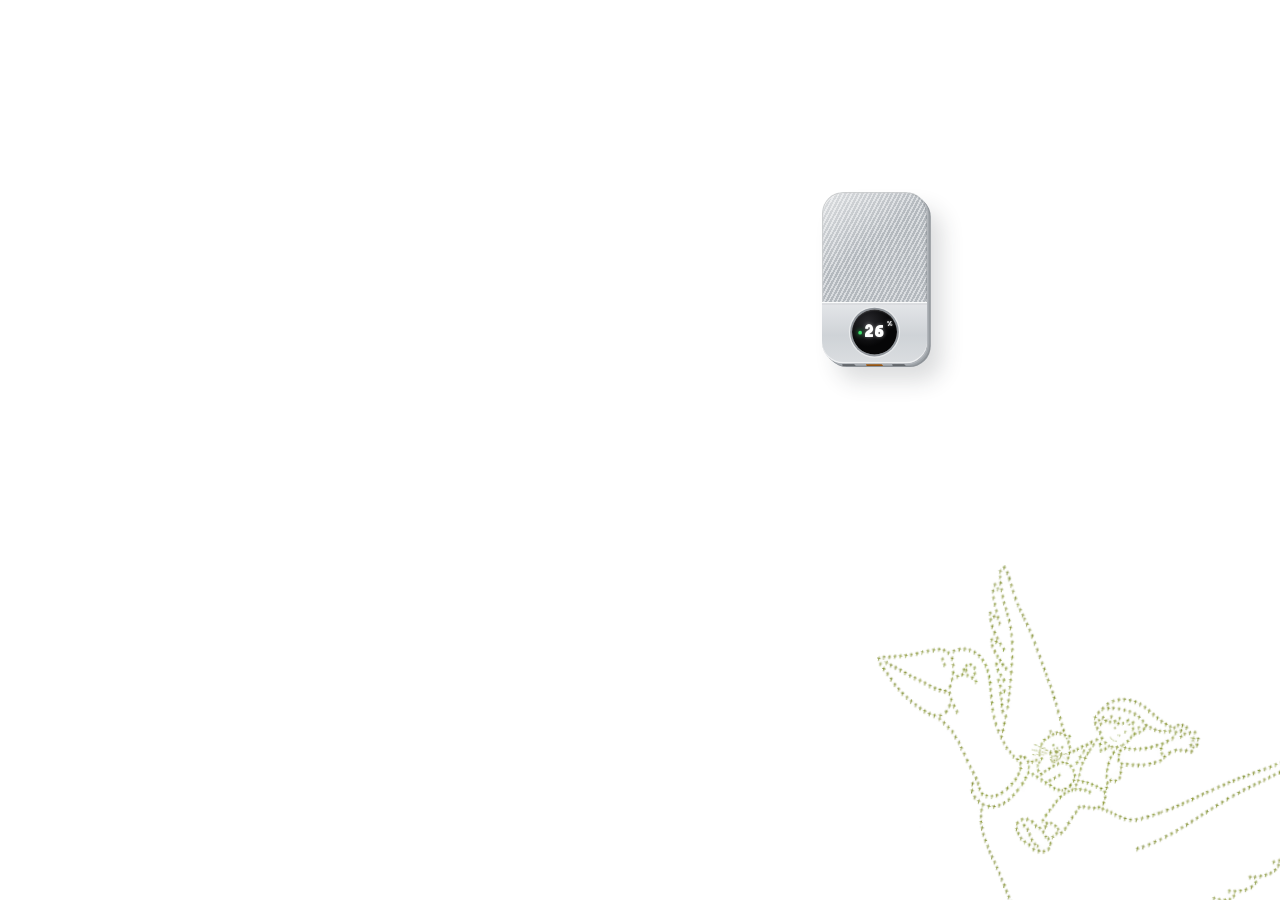
==== index.html @ 65e5c680 "Handy-Weiche (js/device.js) + eigene Handy-Startseite begonnen, Rosen höher, Gläser 20 % kleiner (St" ====
<!doctype html>
<html lang="de">
<head>
<meta charset="utf-8" />
<meta name="viewport" content="width=device-width, initial-scale=1" />
<!-- Schrift: eigene „Nihanzo Grotesk“ (assets/fonts/nihanzo, nach dem Stil des Musterbilds gezeichnet: sehr fett,
     weiche Ecken, enge Laufweite; nur Kleinbuchstaben, Ziffern und Satzzeichen – Großbuchstaben zeigen die Kleinbuchstaben) -->
<link rel="icon" href="data:," />   <!-- kein favicon.ico-Abruf (sonst 404) -->
<link rel="preload" href="assets/fonts/nihanzo/NihanzoGrotesk.ttf?v=4" as="font" type="font/ttf" crossorigin />
<title>nihanzo</title>
<script src="js/device.js"></script>   <!-- NIH_PAGE = startpage.html oder startpage-mobile.html (Handy) -->
<!--
  LADESEITE – weißer Hintergrund
   1. Gans aus Kreuzen (assets/img/goose-body.webp + goose-wing-far/-near.webp, leichter Flügelschlag) gleitet von unten rechts diagonal nach oben links raus
      (leicht in Flugrichtung gedreht, GOOSE_ROT). Hinter ihr: Kirchkreuze als Schleier -> Fluglinie bis in die Ecke.
   2. Die Skulptur (assets/img/madonna.webp) erscheint SCHRÄG DIREKT HINTER der Gans Stück für Stück
      (diagonale Maske, deren Kante dem Schwanz der Gans folgt). Die Kreuzlinie ist im Bereich des Bildes unterbrochen.
   3. Danach schießt eine Linie aus dem Auge der Mutter schräg nach oben rechts und schreibt schnell
      „believe the story" (#6F798F, Nihanzo Grotesk); dann zieht sich die Linie zurück.
   4. Silberne Powerbank (reines CSS nach Produktfoto, hochkant) rechts unter dem Text lädt 0 -> 100 %;
      bei 100 % erscheinen direkt an der Unterkante der Figur die Sound-Buttons (gleiche Breite wie die Bronze-Kante).
   5. Schwarzes USB-C-Kabel (SVG): hängt von der Powerbank rechts an der Figur vorbei herunter und steckt mit dem
      USB-C-Stecker seitlich im rechten Button („enter without sound").
-->
<style>
  @font-face{ font-family:'Nihanzo Grotesk'; src:url('assets/fonts/nihanzo/NihanzoGrotesk.ttf?v=4') format('truetype');
    font-weight:100 900; font-display:swap; }   /* eine Stärke für alle Gewichte -> kein künstliches Fettmachen */
  :root{ --olive:#798816; --say:#6F798F; --font:'Nihanzo Grotesk',system-ui,sans-serif; }   /* --say = Farbe aller Schrift */
  *{ margin:0; padding:0; box-sizing:border-box; }
  html,body{ height:100%; }
  body{ background:#fff; overflow:hidden; font-family:var(--font); font-weight:800; text-transform:lowercase; }   /* alles klein */

  #trail{ position:fixed; inset:0; width:100%; height:100%; z-index:1; pointer-events:none; }

  /* Skulptur: Sichtbarkeit nur über die diagonale Maske (per JS), Unterkante scharf */
  .mad{ position:fixed; left:0; top:0; z-index:3; pointer-events:none;
    -webkit-mask-image:linear-gradient(transparent,transparent); mask-image:linear-gradient(transparent,transparent); }
  .mad img{ display:block; width:100%; height:100%; }

  /* Linie aus dem Auge + geschriebener Satz */
  #beam{ position:fixed; inset:0; width:100%; height:100%; z-index:5; pointer-events:none; overflow:visible; }
  .say{ position:fixed; left:0; top:0; z-index:5; white-space:nowrap; color:var(--say); letter-spacing:.02em;
    line-height:1; pointer-events:none; clip-path:inset(-20% 100% -20% 0); }

  /* USB-C-Kabel (z4): Powerbank (z7) und Buttons (z7) decken die Metallspitzen ab -> Stecker wirken eingesteckt */
  .cable{ position:fixed; inset:0; width:100%; height:100%; pointer-events:none; overflow:visible; }
  #cableFront{ z-index:4; }
  .cable .c0{ fill:none; stroke:#0f0f11; stroke-width:3.4; stroke-linecap:round; stroke-linejoin:round; }
  .cable .c1{ fill:none; stroke:#56565c; stroke-width:.9; stroke-linecap:round; stroke-linejoin:round; transform:translate(-.7px,-.9px); }
  .plug{ opacity:0; }                                      /* Deckkraft setzt das JS synchron zum Zeichnen des Kabels */

  /* Gans */
  #goose{ position:fixed; left:0; top:0; z-index:6; pointer-events:none; will-change:transform; display:block; aspect-ratio:1200/815; }
  #goose img{ position:absolute; inset:0; width:100%; height:100%; display:block; }
  /* Flügelschlag: jeder Flügel wird senkrecht zu seiner Ansatzlinie gestaucht (rotate·scaleY·rotate zurück) –
     die Ansatzlinie selbst bleibt stehen, daher kein Riss zum Körper. Ursprung = Punkt auf der Linie (Bildpx/1200×815) */
  #goose .wing-near{ transform-origin:52.667% 60.982%; animation:flapNear 1.1s ease-in-out infinite; }   /* Linie (632,497)->(905,600) */
  #goose .wing-far{ transform-origin:24.167% 46.012%; animation:flapFar 1.1s ease-in-out infinite; }     /* Linie (290,375)->(455,352) */
  @keyframes flapNear{ 0%,100%{ transform:rotate(20.67deg) scaleY(1.02) rotate(-20.67deg); }
                       50%{ transform:rotate(20.67deg) scaleY(.88) rotate(-20.67deg); } }
  @keyframes flapFar{ 0%,100%{ transform:rotate(-7.94deg) scaleY(1.02) rotate(7.94deg); }
                      50%{ transform:rotate(-7.94deg) scaleY(.88) rotate(7.94deg); } }

  /* Sound-Buttons: direkt an der Unterkante der Figur, so breit wie die Bronze-Kante; Farbe/Hover wie die Kreuze */
  .enter{ position:fixed; z-index:7; display:flex; opacity:0; visibility:hidden; transform:translateY(6px);
    transition:opacity .5s ease, transform .5s ease, visibility 0s linear .5s; }
  .enter.show{ opacity:1; visibility:visible; transform:none; transition:opacity .5s ease, transform .5s ease; }
  .enter button{ flex:1 1 50%; min-width:0; font-family:var(--font); font-weight:inherit; font-size:inherit; letter-spacing:.03em;
    text-transform:lowercase; white-space:nowrap; color:var(--say); background:#fff; border:2.3px solid var(--olive);
    padding:8px 8px; cursor:pointer; transition:background .25s ease, color .25s ease;
    display:flex; flex-direction:column; align-items:center; justify-content:center; gap:3px; line-height:1.1; }
  .enter button + button{ border-left:0; }                       /* kein Platz dazwischen, keine doppelte Linie */
  .enter button small{ font-size:.82em; opacity:.85; }
  .enter button:hover, .enter button:focus-visible{ background:var(--olive); color:#fff; outline:none; }

  /* Powerbank (SILBER, hochkant) – nach Produktfoto: Riffelung in dunklerem Silber, glattes Band unten mit
     rundem schwarzem Display, Ports an der Unterkante; Dicke = gestufte Kante nach unten rechts */
  .pb{ position:fixed; left:0; top:0; z-index:7; width:84px; height:137px; border-radius:17px;
    transform:scale(var(--pbs,1.25)); transform-origin:0 0;   /* größer (Grundmaße 84×137 bleiben, JS rechnet mit PBS) */
    background:
      linear-gradient(142deg,rgba(255,255,255,.55) 0%,rgba(255,255,255,0) 36%,rgba(255,255,255,0) 70%,rgba(255,255,255,.25) 100%),
      repeating-linear-gradient(118deg,#d9dcdf 0 1.3px,#b3b8bd 1.3px 3px);
    box-shadow:
      inset 0 0 0 1px rgba(90,96,102,.28), inset 1px 1px 0 rgba(255,255,255,.8),
      1px 1px 0 #b1b5ba, 2px 2px 0 #9fa4a9, 3px 3px 0 #8d9297,
      12px 14px 18px rgba(40,46,52,.16); }
  .pb__band{ position:absolute; left:0; right:0; bottom:0; height:36%; border-radius:0 0 17px 17px;
    background:linear-gradient(180deg,#e4e6e9,#cfd3d7 55%,#dadde0);
    box-shadow: inset 0 1px 0 rgba(255,255,255,.9), inset 0 2px 0 rgba(120,126,132,.18), inset 0 -1px 0 rgba(255,255,255,.6); }
  .pb__disp{ position:absolute; left:50%; top:50%; width:36px; height:36px; margin:-18px 0 0 -18px; border-radius:50%;
    background:radial-gradient(circle at 35% 30%,#2a2a2e 0%,#060607 55%);
    box-shadow:0 0 0 1.5px #8f949a, 0 0 0 2.5px #e9ebed, inset 0 1px 1px rgba(255,255,255,.12);
    display:flex; align-items:center; justify-content:center;
    font:800 12px/1 var(--font); color:#fff; letter-spacing:-.4px;   /* Prozentanzeige weiß */
    font-variant-numeric:tabular-nums; text-shadow:0 0 3px rgba(255,255,255,.45); }
  .pb__disp::before{ content:''; position:absolute; left:4.5px; top:50%; width:3px; height:3px; margin-top:-1.5px;
    border-radius:50%; background:#3ddc6a; box-shadow:0 0 4px #3ddc6a; }
  .pb__disp small{ position:absolute; right:4.5px; top:9px; font-size:5.5px; opacity:.85; }
  .pb.charging .pb__disp::before{ animation:blink 1s steps(2) infinite; }
  @keyframes blink{ 50%{ opacity:.15; } }
  .pb__ports{ position:absolute; left:0; right:0; top:100%; height:3px; transform:skewX(45deg); transform-origin:0 0; }
  .pb__ports i{ position:absolute; top:.6px; height:1.8px; border-radius:1px; background:#2a2c2f;
    box-shadow:inset 0 0 0 .6px #6d7176; }
  .pb__ports i:nth-child(1){ left:18%; width:10px; }
  .pb__ports i:nth-child(2){ left:40%; width:13px; background:#e8891f; box-shadow:inset 0 0 0 .6px #7a3f05; }
  .pb__ports i:nth-child(3){ left:66%; width:10px; }
</style>
</head>
<body>
  <canvas id="trail"></canvas>

  <div class="mad" id="mad">
    <img src="assets/img/madonna.webp" alt="Bronzeskulptur: Mutter und Kind blicken nach oben" />
  </div>

  <svg class="cable" id="cableFront" aria-hidden="true">
    <g id="segA"><path class="c0"/><path class="c1"/></g>
    <!-- Stecker oben: im linken USB-C-Port der Powerbank; unten: seitlich im rechten Button (Spitze zeigt nach links) -->
    <g class="plug" id="plugTop"><rect id="plugTopBody" width="8" height="15" rx="2.2" fill="#141416"/></g>
    <g class="plug" id="plugEnd"><clipPath id="plugClip"><rect id="plugClipR" x="17" y="-6" width="0" height="12"/></clipPath>
      <g clip-path="url(#plugClip)"><rect x="-5" y="-3" width="6" height="6" rx="1.6" fill="#c9cdd2" stroke="#8d9297" stroke-width=".6"/>
      <rect x="0" y="-4.25" width="16" height="8.5" rx="2.4" fill="#141416"/></g></g>
  </svg>
  <svg id="beam" aria-hidden="true"><line id="beamL" x1="0" y1="0" x2="0" y2="0"
    stroke="#6F798F" stroke-width="1.4" stroke-linecap="round" visibility="hidden" /></svg>
  <div class="say" id="say"><span id="w1">believe</span> the story</div>

  <div id="goose" role="img" aria-label="Gans aus Kreuzen mit Kind auf dem Rücken">
    <img class="wing-far" src="assets/img/goose-wing-far.webp" alt="" />
    <img src="assets/img/goose-body.webp" alt="" />
    <img class="wing-near" src="assets/img/goose-wing-near.webp" alt="" />
  </div>

  <div class="enter" id="enter">
    <button type="button" data-sound="on"><span>&#9654;&nbsp; enter with sound</span><small>(recommend)</small></button>
    <button type="button" data-sound="off"><span>enter without sound</span></button>
  </div>

  <div class="pb charging" id="pb" role="progressbar" aria-label="lädt" aria-valuemin="0" aria-valuemax="100" aria-valuenow="0">
    <div class="pb__band"><div class="pb__disp"><span id="pct">0</span><small>%</small></div></div>
    <div class="pb__ports" aria-hidden="true"><i></i><i></i><i></i></div>
  </div>

<script>
(function(){
  const DURATION = 5200;                 // Laden 0 -> 100 % (bisherige Ladezeit)
  const FLY_START = 250, FLY_DUR = 4700; // Gleitflug der Gans (ms)
  const GOOSE_ROT = 12;                  // Grad im Uhrzeigersinn: Kopf etwas mehr zur Zielecke oben links
  const GOOSE_AR = 815/1200, MAD_AR = 1207/1400;
  const NOSE = [0.678,0.108], EYE = [0.481,0.089];   // im madonna.webp (relativ): Nasenspitze, Auge der Mutter
  const EDGE = [0.0381,0.9006];          // Bronze-Unterkante (unterste 30 Zeilen, weiche Kante mitgezählt): 3.8 % – 90.1 %
  const CAB = 1000;                      // Kabel + Stecker zeichnen sich in einem Zug von der Powerbank bis in den Button (ms)
  const PLUG = 22;                       // Stecker unten (Körper 16 + Metallspitze 6 px): letztes Stück des Zugs, wächst nach links in den Button
  const SOFT = 2;                        // Kante der Einblend-Maske (px) – scharf, kein weißer Dunst beim Erscheinen
  const PBS = 1.25;                      // Powerbank-Vergrößerung (= CSS --pbs)
  const BEAM_IN = 300, WRITE = 800, BEAM_OUT = 320;   // Linie raus · Satz schreiben · Linie zurückziehen (ms)
  const reduce = matchMedia('(prefers-reduced-motion: reduce)').matches;

  const $ = (id)=>document.getElementById(id);
  const cv=$('trail'), ctx=cv.getContext('2d'), goose=$('goose'), mad=$('mad'), say=$('say'), beamL=$('beamL');
  const pct=$('pct'), pb=$('pb'), enter=$('enter');
  const cl=(v,a,b)=>Math.max(a,Math.min(b,v));

  // ---------- Geometrie ----------
  let W=0,H=0,dpr=1,gw=0,gh=0,S={x:0,y:0},E={x:0,y:0},dir={x:0,y:0},perp={x:0,y:0},L=1;
  let madR={x:0,y:0,w:0,h:0}, eye={x:0,y:0}, txt={x:0,y:0,w:0,h:0};
  let maskAng=0, maskLen=1;              // CSS-Winkel & Länge des Masken-Verlaufs (entlang der Flugrichtung)
  function layout(){
    W=innerWidth; H=innerHeight; dpr=Math.min(devicePixelRatio||1,2);
    cv.width=Math.round(W*dpr); cv.height=Math.round(H*dpr); ctx.setTransform(dpr,0,0,dpr,0,0);
    gw=cl(W*0.42,280,640); gh=gw*GOOSE_AR; goose.style.width=gw+'px';
    S={x:W+gw*0.30, y:H+gh*0.30};                        // Start: knapp außerhalb unten rechts
    E={x:-gw*0.55,  y:-gh*0.55};                         // Ziel: außerhalb oben links
    L=Math.hypot(E.x-S.x,E.y-S.y); dir={x:(E.x-S.x)/L, y:(E.y-S.y)/L}; perp={x:-dir.y, y:dir.x};
    // Skulptur mittig
    const mh=Math.min(H*0.50,(W*0.56)/MAD_AR), mw=mh*MAD_AR;
    madR={x:(W-mw)/2, y:H*0.41-mh/2, w:mw, h:mh};
    Object.assign(mad.style,{width:mw+'px',height:mh+'px',left:madR.x+'px',top:madR.y+'px'});
    // Masken-Verlauf zeigt in Flugrichtung (Start = die Seite, von der die Gans kommt)
    const th=Math.atan2(dir.x,-dir.y); maskAng=th*180/Math.PI;
    maskLen=Math.abs(mw*Math.sin(th))+Math.abs(mh*Math.cos(th));
    eye={x:madR.x+EYE[0]*mw, y:madR.y+EYE[1]*mh};
    // Satz in Blickrichtung (oben rechts vor dem Gesicht), einzeilig, im Viewport
    const fs=cl(mh*0.068,20,34); say.style.fontSize=fs.toFixed(1)+'px';
    const tw=say.offsetWidth, tH=say.offsetHeight;
    let bx=madR.x+NOSE[0]*mw+fs*0.9, by=madR.y+NOSE[1]*mh-fs*3.1;
    bx=Math.min(bx,W-tw-16); by=Math.max(by,16);
    txt={x:bx,y:by,w:tw,h:tH}; say.style.left=bx+'px'; say.style.top=by+'px';
    // Powerbank: rechts unter dem Satz (weiter rechts & tiefer als unter „believe")
    const w1=$('w1').offsetWidth, pbW=84*PBS, pbH=137*PBS;
    const px=cl(bx+w1*0.5-pbW/2+fs*2.6, 12, W-pbW-16), py=cl(by+tH+14+fs*1.6, 12, H-pbH-16);
    pb.style.left=px+'px'; pb.style.top=py+'px';
    // Buttons: direkt an der Unterkante der Figur, gleiche Breite wie die Bronze-Kante
    const ew=(EDGE[1]-EDGE[0])*mw;
    Object.assign(enter.style,{left:(madR.x+EDGE[0]*mw)+'px', width:ew+'px', top:(madR.y+mh)+'px',
                               fontSize:cl(ew/24,10.5,13).toFixed(1)+'px'});
  }
  addEventListener('resize',()=>{ layout(); layoutCable(); if(!beamDone) hideCable(); }); layout();

  // ---------- USB-C-Kabel ----------
  const seg=[{p:[...$('segA').querySelectorAll('path')], len:1}];
  let cabPts=[], cabMaxX=-1e9, cabMaxY=-1e9;              // Stützpunkte des Kabels (Kreuz-Lücke zwischen Kabel und Figur)
  function layoutCable(){
    // Stecker oben: linker USB-C-Port der Powerbank (Unterkante, 18 % + halbe Portbreite, schräge Kante +1.5px)
    const pbx=parseFloat(pb.style.left), pby=parseFloat(pb.style.top), sx=pbx+(15+5+1.5)*PBS, sy=pby+(137-2)*PBS;
    $('plugTopBody').setAttribute('x',(sx-4).toFixed(1)); $('plugTopBody').setAttribute('y',sy.toFixed(1));
    const P0=[sx, sy+15];
    // Ziel: rechte Seitenkante des rechten Buttons, mittig; Stecker (16px) liegt davor, Spitze steckt unter dem Button
    const bx=parseFloat(enter.style.left)+parseFloat(enter.style.width), by=parseFloat(enter.style.top)+(enter.offsetHeight||44)/2;
    const Q=[bx+17, by];                                  // Kabel endet hinten am Stecker
    // ein einziger weicher Bogen: senkrecht aus dem Port, rechts an der Figur vorbei, unten rund und WAAGERECHT in den Stecker
    const drop=Q[1]-P0[1], swing=cl((P0[0]-Q[0])*0.9+34, 40, 90);
    const A=`M${P0[0].toFixed(1)} ${P0[1].toFixed(1)} C${P0[0].toFixed(1)} ${(P0[1]+drop*0.62).toFixed(1)} ${(Q[0]+swing).toFixed(1)} ${Q[1].toFixed(1)} ${Q[0].toFixed(1)} ${Q[1].toFixed(1)}`;
    seg[0].p.forEach(p=>p.setAttribute('d',A)); const Lc=seg[0].p[0].getTotalLength(); seg[0].len=Lc+2;
    cabPts=[]; cabMaxX=cabMaxY=-1e9;
    for(let i=0;i<=60;i++){ const q=seg[0].p[0].getPointAtLength(Lc*i/60); cabPts.push(q.x,q.y); cabMaxX=Math.max(cabMaxX,q.x); cabMaxY=Math.max(cabMaxY,q.y); }
    $('plugEnd').setAttribute('transform',`translate(${(bx+1).toFixed(1)} ${by.toFixed(1)})`);
    if(cableDone) seg[0].p.forEach(p=>{ p.style.strokeDasharray='none'; p.style.strokeDashoffset='0'; });
  }
  let cableDone=false;
  function cable(t){                                    // t = ms seit Start des Kabels
    const k=cl(t/CAB,0,1), e=0.5-0.5*Math.cos(Math.PI*k), n=seg[0].len, drawn=(n+PLUG)*e;   // ein durchgehender, weicher Zug
    const c=Math.min(drawn,n), w=cl(drawn-n,0,PLUG);
    seg[0].p.forEach(p=>{ p.style.strokeDasharray=n.toFixed(1); p.style.strokeDashoffset=(n-c).toFixed(1); });
    $('plugTop').style.opacity=cl(drawn/14,0,1).toFixed(3);            // Stecker oben kommt mit dem ersten Stück Kabel
    // Stecker unten erst, wenn das Kabel angekommen ist: wird von hinten (x 17) nach vorne in den Button „weitergezeichnet"
    $('plugClipR').setAttribute('x',(17-w).toFixed(2)); $('plugClipR').setAttribute('width',w.toFixed(2));
    $('plugEnd').style.opacity = w>0 ? '1' : '0';
    if(k>=1){ cableDone=true; seg[0].p.forEach(p=>{ p.style.strokeDasharray='none'; p.style.strokeDashoffset='0'; }); }
  }
  // vor dem Start: unsichtbar (Dash-Offset = volle Länge)
  function hideCable(){ seg[0].p.forEach(p=>{ p.style.strokeDasharray=seg[0].len.toFixed(1); p.style.strokeDashoffset=seg[0].len.toFixed(1); }); }
  layoutCable(); hideCable();

  // Position entlang des Masken-Verlaufs (0 = Seite unten rechts, maskLen = Seite oben links)
  const along=(x,y)=>(x-(madR.x+madR.w/2))*dir.x+(y-(madR.y+madR.h/2))*dir.y+maskLen/2;

  // ---------- Flug ----------
  const ease=(u)=>0.5*u+0.5*u*u*(3-2*u);
  function flight(u){ const e=ease(u), bob=Math.sin(u*Math.PI*3)*10;
    return {x:S.x+(E.x-S.x)*e+perp.x*bob, y:S.y+(E.y-S.y)*e+perp.y*bob, e}; }
  function tailPoint(e){ const back=gw*0.40;             // Punkt HINTER der Gans: dort entstehen Kreuze & Skulptur
    return {x:S.x+(E.x-S.x)*e-dir.x*back, y:S.y+(E.y-S.y)*e-dir.y*back}; }

  // ---------- Kreuze: Schleier + Fluglinie ----------
  const line=[], veil=[]; let lastEmitE=-1; const STEP=15;
  const gauss=()=>{ let u=0; for(let i=0;i<3;i++) u+=Math.random(); return (u/3-0.5)*2; };
  function emit(e,now,withVeil){
    line.push({e, off:(Math.random()-0.5)*5, off0:gauss()*58, rot:(Math.random()-0.5)*0.35, born:now, s:6.5+Math.random()*2.5});
    if(withVeil) for(let k=0;k<2;k++) veil.push({e, off:gauss()*80, rot:(Math.random()-0.5)*0.8, born:now, life:700+Math.random()*600,
                                    s:5+Math.random()*3, drift:(Math.random()-0.5)*0.03});
  }
  function cross(x,y,s,rot,a){
    ctx.save(); ctx.translate(x,y); ctx.rotate(rot); ctx.globalAlpha=a; ctx.beginPath();
    ctx.moveTo(0,-s*0.5); ctx.lineTo(0,s*0.5); ctx.moveTo(-s*0.32,-s*0.16); ctx.lineTo(s*0.32,-s*0.16);
    ctx.stroke(); ctx.restore();
  }
  let revealB=-1e9;                                       // aktuelle Masken-Kante (entlang along())
  const cabRight=(y)=>{ let m=-1e9; for(let i=0;i<cabPts.length;i+=2) if(Math.abs(cabPts[i+1]-y)<10) m=Math.max(m,cabPts[i]); return m; };
  // Lücke: Skulptur-Rechteck + Streifen bis rechts hinter das Kabel (kein Kreuz zwischen Kabel und Figur)
  const inGap=(x,y)=> x>madR.x-8 && y>madR.y-8 && along(x,y)<revealB+SOFT &&
    ((x<madR.x+madR.w+8 && y<madR.y+madR.h+8) || (x<cabMaxX+8 && y<cabMaxY+8 && x<cabRight(y)+8));
  function draw(now){
    ctx.clearRect(0,0,W,H); ctx.strokeStyle='#798816'; ctx.lineWidth=1.5; ctx.lineCap='round';
    for(const c of line){
      const a=now-c.born, off=c.off+(c.off0-c.off)*Math.exp(-a/320);
      const p=tailPoint(c.e), x=p.x+perp.x*off, y=p.y+perp.y*off;
      if(inGap(x,y)) continue;                              // Linie im Bereich der Skulptur unterbrochen
      cross(x,y,c.s,c.rot,Math.min(1,a/220)*0.9);
    }
    for(let i=veil.length-1;i>=0;i--){
      const v=veil[i], a=now-v.born; if(a>v.life){ veil.splice(i,1); continue; }
      const k=a/v.life, p=tailPoint(v.e), off=v.off*(1+k*0.35);
      cross(p.x+perp.x*off-dir.x*a*v.drift*10, p.y+perp.y*off-dir.y*a*v.drift*10, v.s, v.rot+k*0.6, Math.sin(Math.PI*k)*0.55);
    }
  }

  // ---------- Skulptur-Maske: sichtbar ist alles HINTER der Kante (Richtung Startecke) ----------
  let revealed=false, revealAt=0;
  function setMask(b){
    revealB=b;
    if(b>=maskLen+SOFT){ mad.style.webkitMaskImage=mad.style.maskImage='none'; return true; }
    const g=`linear-gradient(${maskAng.toFixed(2)}deg,#000 0px,#000 ${Math.max(0,b).toFixed(1)}px,transparent ${(b+SOFT).toFixed(1)}px)`;
    mad.style.webkitMaskImage=mad.style.maskImage=g; return false;
  }

  // ---------- Linie aus dem Auge schreibt den Satz ----------
  let beamDone=false;
  function beam(t){                                       // t = ms seit vollständigem Erscheinen der Skulptur
    const ty=txt.y+txt.h*0.62;                           // Schreibhöhe (etwa Mitte der Kleinbuchstaben)
    if(t<BEAM_IN){                                       // Linie schießt vom Auge zum Satzanfang
      const k=1-Math.pow(1-t/BEAM_IN,3);
      showBeam(eye.x,eye.y, eye.x+(txt.x-eye.x)*k, eye.y+(ty-eye.y)*k); say.style.clipPath='inset(-20% 100% -20% 0)';
    } else if(t<BEAM_IN+WRITE){                          // Spitze fährt schreibend über den Satz
      const k=(t-BEAM_IN)/WRITE, px=txt.x+txt.w*k, wob=Math.sin(k*Math.PI*22)*txt.h*0.16;
      showBeam(eye.x,eye.y, px, ty+wob); say.style.clipPath=`inset(-20% ${((1-k)*100).toFixed(2)}% -20% 0)`;
    } else if(t<BEAM_IN+WRITE+BEAM_OUT){                 // Linie zieht sich vom Auge zum Satzende zurück
      const k=1-Math.pow(1-(t-BEAM_IN-WRITE)/BEAM_OUT,2), ex=txt.x+txt.w;
      showBeam(eye.x+(ex-eye.x)*k, eye.y+(ty-eye.y)*k, ex, ty); say.style.clipPath='none';
    } else { beamL.setAttribute('visibility','hidden'); say.style.clipPath='none'; beamDone=true; }
  }
  function showBeam(x1,y1,x2,y2){
    beamL.setAttribute('x1',x1.toFixed(1)); beamL.setAttribute('y1',y1.toFixed(1));
    beamL.setAttribute('x2',x2.toFixed(1)); beamL.setAttribute('y2',y2.toFixed(1)); beamL.setAttribute('visibility','visible');
  }

  // ---------- Laden / Buttons ----------
  function setPct(p){
    const n=Math.round(p); pct.textContent=n; pb.setAttribute('aria-valuenow',n);
    if(n>=100){ pb.classList.remove('charging'); if(!enter.classList.contains('show')){ enter.classList.add('show'); showAt=performance.now(); } }
  }
  // Ton-Wahl merken ('on'|'off', sessionStorage 'nihanzo-sound' – liest die Startseite) -> ausblenden -> Startseite (beginnt mit dem Vorhang)
  let leaving=false;
  enter.addEventListener('click',(e)=>{
    const b=e.target.closest('button'); if(!b || leaving) return; leaving=true;
    try{ sessionStorage.setItem('nihanzo-sound', b.dataset.sound); }catch(_){}
    document.body.style.transition='opacity .8s ease'; document.body.style.opacity='0';
    setTimeout(()=>location.assign(NIH_PAGE), 800);
  });
  // Zurück-Taste (bfcache): Seite wieder sichtbar machen
  addEventListener('pageshow',(e)=>{ if(e.persisted){ leaving=false; document.body.style.transition='none'; document.body.style.opacity='1'; } });

  // ---------- Ablauf ----------
  const t0=performance.now(); let done=false, beamEndAt=0, showAt=0;
  function frame(now){
    // Fortschritt = langsamerer von Ladeanimation (Zeit) und echtem Laden der Startseite (window.__load, s. u.)
    const ld=window.__load||{p:1,done:true}, t=now-t0, base=Math.min(cl(t/DURATION,0,1), ld.done ? 1 : Math.min(0.995, ld.p));
    setPct(base<1 ? Math.min(99, base*100+Math.random()*1.2) : 100);
    const u=reduce?1:cl((t-FLY_START)/FLY_DUR,0,1), f=flight(u);
    goose.style.transform=`translate(${(f.x-gw/2).toFixed(1)}px,${(f.y-gh/2).toFixed(1)}px) rotate(${(GOOSE_ROT+Math.sin(u*Math.PI*3+0.6)*2).toFixed(2)}deg)`;
    goose.style.visibility = u>=1 ? 'hidden' : '';
    // Kreuze entlang des Weges (lückenlos, auch wenn Frames ausfallen)
    // Start bei 0 (nicht beim ersten Frame): fallen Frames aus (Hintergrund-Tab), wird die Linie vollständig nachgeholt;
    // Schleier nur direkt hinter der Gans (nicht für nachgeholte Stücke)
    if(u>0){ if(lastEmitE<0) lastEmitE=0; const stepE=STEP/L;
      while(lastEmitE+stepE<=f.e){ lastEmitE+=stepE; const tp=tailPoint(lastEmitE);
        if(tp.x>-20 && tp.y>-20 && tp.x<W+20 && tp.y<H+20) emit(lastEmitE,now,(f.e-lastEmitE)*L<160); } }
    // Skulptur erscheint schräg direkt hinter der Gans
    if(!revealed){ const tp=tailPoint(f.e); if(setMask(reduce?1e9:along(tp.x,tp.y))){ revealed=true; revealAt=now; } }
    if(revealed && !beamDone){ beam(reduce?1e9:now-revealAt); if(beamDone) beamEndAt=now; }
    // Kabel erst, wenn der Satz steht UND die Buttons da sind (der Stecker soll in einen sichtbaren Button)
    if(beamDone && showAt && !cableDone) cable(reduce?1e9:now-Math.max(beamEndAt,showAt+250));
    draw(now);
    if(base>=1 && u>=1 && revealed && beamDone && cableDone && veil.length===0){ done=true; setPct(100); }
    else requestAnimationFrame(frame);
  }
  requestAnimationFrame(frame);
  // Größenänderung / Schrift geladen: Canvas wird geleert -> sofort neu zeichnen (auch im Hintergrund-Tab)
  addEventListener('resize',()=>{ if(revealed) setMask(1e9); draw(performance.now()); if(done) requestAnimationFrame(frame); });
  if(document.fonts && document.fonts.ready) document.fonts.ready.then(()=>{ layout(); layoutCable(); if(!beamDone) hideCable();
    if(revealed) setMask(1e9); draw(performance.now()); });
})();
</script>
<script>
  /* Die Ladeseite LÄDT die Startseite wirklich vor (in den Browser-Cache – GitHub Pages: max-age, lokal: no-cache -> 304):
     1) sie liest die passende Startseite (NIH_PAGE: startpage.html bzw. auf Handys startpage-mobile.html) und sammelt automatisch alle dort genannten Dateien (assets/…, inkl. ?v=; ohne Rohmaterial
        assets/raw und die ?bg=-Varianten) -> keine Liste von Hand pflegen; Grünkohl zuerst (erstes Bild des Vorhangs)
     2) der Fortschrittsbalken zeigt den echten Stand (Bytes, window.__load.p); die Knöpfe kommen erst, wenn alles da ist
        (und frühestens nach der Ladeanimation, siehe frame())
     3) danach im Hintergrund, ohne den Balken aufzuhalten: 3D-Szenen (three.js, Module, Modell + deren Texturen)
     Erst nach dem eigenen load, damit die Ladeseite selbst nicht gebremst wird. */
  (function preloadStartpage(){
    const L = window.__load = { p:0, done:false };
    const RX = /assets\/[\w\-./]+?\.(?:webp|png|jpe?g|gif|svg|mp4|m4a|mp3|glb|ttf|woff2)(?:\?v=\d+)?/g;
    const SKIP = /assets\/raw\/|bg-(?:kugeln|glas-grau|glas-sepia|senf)\./;
    const MODS = ['js/vendor/three/three.module.js', 'js/glass.js', 'js/heart.js', 'js/vendor/three/GLTFLoader.js',
                  'js/vendor/utils/BufferGeometryUtils.js'];
    const files = [];
    const update = ()=>{ let got = 0, want = 0;
      for(const f of files){ const w = f.len || 150000; want += w; got += f.done ? w : Math.min(f.got, w); }
      L.p = want ? got/want : 1; };
    async function get(url, f){                          // lädt komplett (Stream bis zum Ende -> im Cache), zählt Bytes
      try{
        const r = await fetch(url); if(f) f.len = +r.headers.get('content-length') || 0;
        if(f && r.body){ const rd = r.body.getReader(); for(;;){ const { done, value } = await rd.read(); if(done) break; f.got += value.length; update(); } }
        else return await r.text();
      }catch(_){}
    }
    const scan = (txt)=>[...new Set(txt.match(RX) || [])].filter((u)=>!SKIP.test(u));
    addEventListener('load', async ()=>{
      const finish = ()=>{ L.p = 1; L.done = true; };
      setTimeout(finish, 90000);                         // Notbremse: hängt etwas, kommt man trotzdem rein
      const html = await get(NIH_PAGE);
      const urls = html ? scan(html).sort((a, b)=>(b.indexOf('kale') >= 0) - (a.indexOf('kale') >= 0)) : [];
      await Promise.all(urls.map((u)=>{ const f = { got:0, len:0, done:false }; files.push(f);
        return get(u, f).then(()=>{ f.done = true; update(); }); }));
      finish();
      // Hintergrund: 3D-Module + was sie laden (Modell, Texturen)
      const mods = await Promise.all(MODS.map((m)=>get(m)));
      const seen = new Set(urls);
      await Promise.all(mods.flatMap((t, k)=>t && MODS[k].indexOf('vendor') < 0 ? scan(t) : [])   // Fremdcode nur laden, nicht durchsuchen
        .filter((u)=>!seen.has(u) && seen.add(u))
        .map((u)=>get(u, { got:0, len:0, done:false })));
    });
  })();
</script>
</body>
</html>
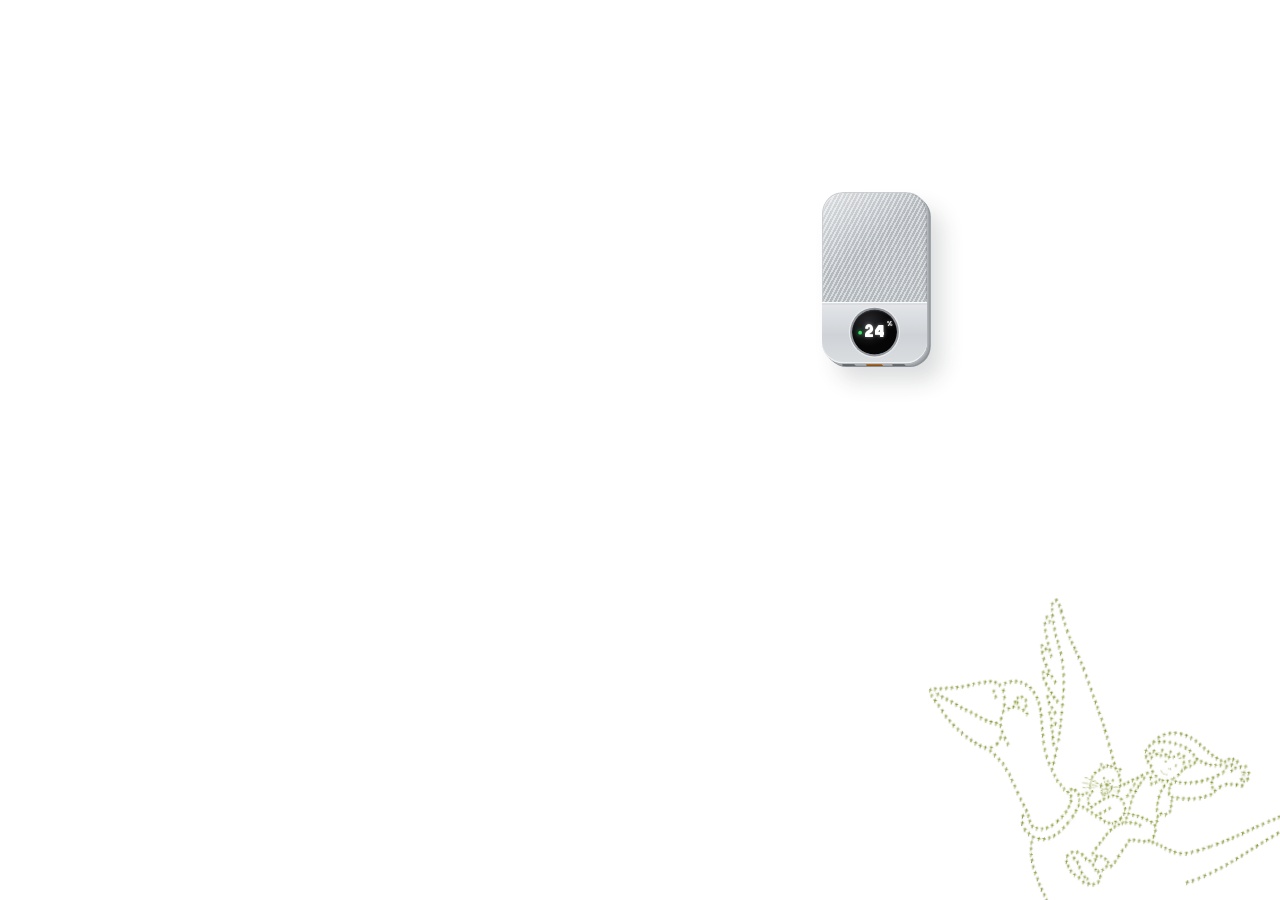
==== commit f8973f8f: "Ton-Fix: Ladeseite öffnet die Startseite in sich selbst, Ton wird im Klick freigegeben; Layout-Feins" ====
--- a/index.html
+++ b/index.html
@@ -310,19 +310,38 @@
     if(n>=100){ pb.classList.remove('charging'); if(!enter.classList.contains('show')){ enter.classList.add('show'); showAt=performance.now(); } }
   }
   // Ton-Wahl merken ('on'|'off', sessionStorage 'nihanzo-sound' – liest die Startseite) -> ausblenden -> Startseite (beginnt mit dem Vorhang)
-  let leaving=false;
+  // Die Startseite wird NICHT per Seitenwechsel geöffnet, sondern als seitenfüllender Rahmen in DIESER Seite: Browser geben Ton nur
+  // in der Seite frei, in der geklickt wurde (Safari/Firefox/Handys: nach einem Seitenwechsel bliebe „mit Ton" stumm, und Scrollen
+  // zählt nicht als Klick). Darum entsteht der AudioContext hier IM Klick (window.__nihAudio); die Startseite übernimmt ihn (ensureAudio).
+  let leaving=false, gone=false;
+  function unlockAudio(){
+    try{
+      const AC=window.AudioContext||window.webkitAudioContext, c=window.__nihAudio=new AC();
+      c.resume();
+      const s=c.createBufferSource(); s.buffer=c.createBuffer(1,1,22050); s.connect(c.destination); s.start(0);   // stiller Anstoß (iOS)
+    }catch(_){}
+  }
+  function openStart(){
+    gone=true;
+    const f=document.createElement('iframe');
+    f.src=NIH_PAGE; f.title='nihanzo'; f.allow='autoplay; fullscreen'; f.setAttribute('allowfullscreen','');
+    f.style.cssText='position:fixed; inset:0; width:100%; height:100%; border:0; background:#fff;';
+    f.addEventListener('load',()=>{ try{ f.contentWindow.focus(); }catch(_){} });   // Tasten (Pfeile, Leertaste) gehen an die Startseite
+    document.body.replaceChildren(f);
+    document.body.style.transition='none'; document.body.style.opacity='1';
+  }
   enter.addEventListener('click',(e)=>{
     const b=e.target.closest('button'); if(!b || leaving) return; leaving=true;
     try{ sessionStorage.setItem('nihanzo-sound', b.dataset.sound); }catch(_){}
+    if(b.dataset.sound==='on') unlockAudio();
     document.body.style.transition='opacity .8s ease'; document.body.style.opacity='0';
-    setTimeout(()=>location.assign(NIH_PAGE), 800);
+    setTimeout(openStart, 800);
   });
-  // Zurück-Taste (bfcache): Seite wieder sichtbar machen
-  addEventListener('pageshow',(e)=>{ if(e.persisted){ leaving=false; document.body.style.transition='none'; document.body.style.opacity='1'; } });
 
   // ---------- Ablauf ----------
   const t0=performance.now(); let done=false, beamEndAt=0, showAt=0;
   function frame(now){
+    if(gone) return;                                  // Startseite ist offen -> Ladeseite ruht
     // Fortschritt = langsamerer von Ladeanimation (Zeit) und echtem Laden der Startseite (window.__load, s. u.)
     const ld=window.__load||{p:1,done:true}, t=now-t0, base=Math.min(cl(t/DURATION,0,1), ld.done ? 1 : Math.min(0.995, ld.p));
     setPct(base<1 ? Math.min(99, base*100+Math.random()*1.2) : 100);
@@ -346,7 +365,7 @@
   }
   requestAnimationFrame(frame);
   // Größenänderung / Schrift geladen: Canvas wird geleert -> sofort neu zeichnen (auch im Hintergrund-Tab)
-  addEventListener('resize',()=>{ if(revealed) setMask(1e9); draw(performance.now()); if(done) requestAnimationFrame(frame); });
+  addEventListener('resize',()=>{ if(gone) return; if(revealed) setMask(1e9); draw(performance.now()); if(done) requestAnimationFrame(frame); });
   if(document.fonts && document.fonts.ready) document.fonts.ready.then(()=>{ layout(); layoutCable(); if(!beamDone) hideCable();
     if(revealed) setMask(1e9); draw(performance.now()); });
 })();
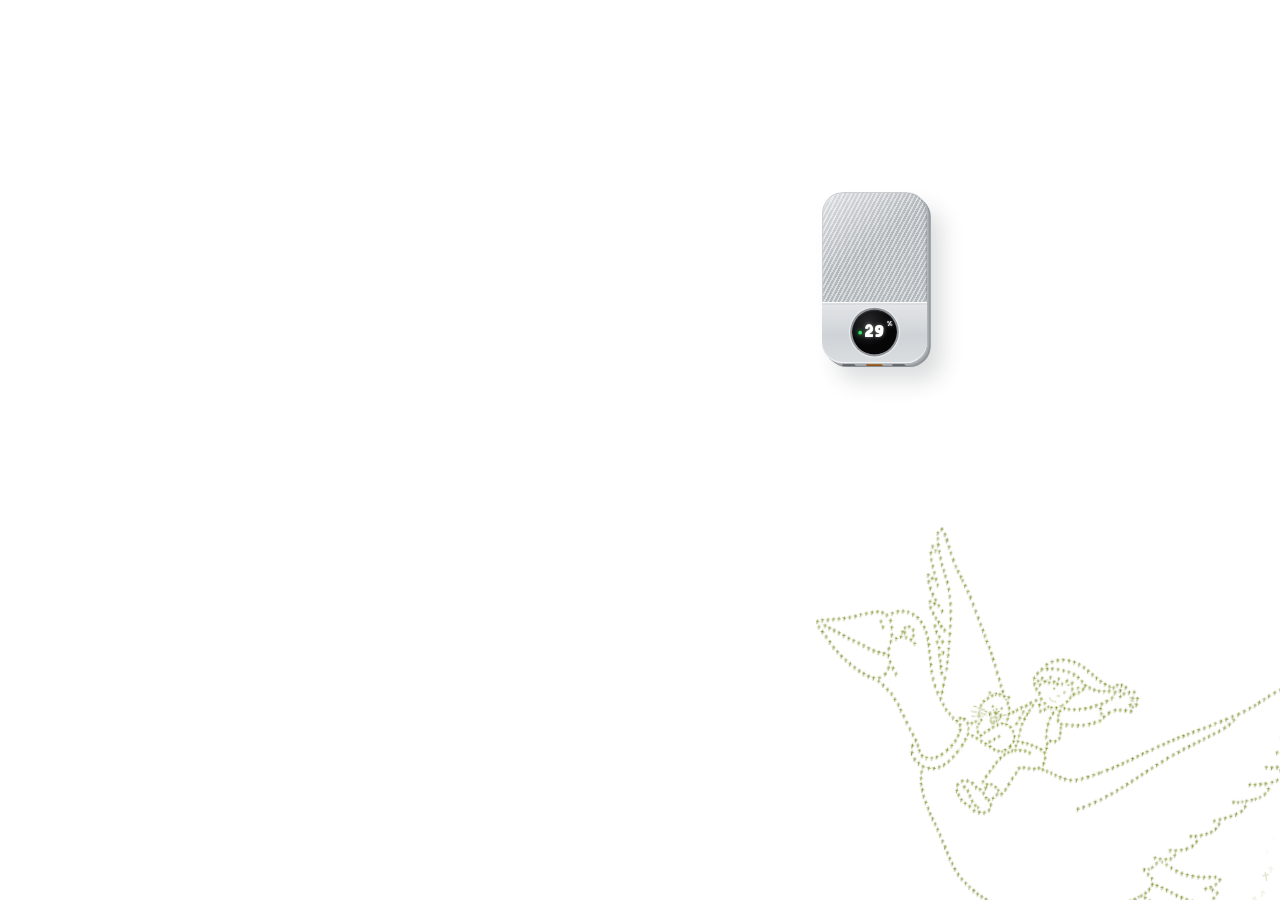
==== commit 36e30d76: "Startseite wieder als normale Seite statt im Rahmen (gegen Zucken), SCROLL-Rahmen unabhängig vom Sch" ====
--- a/index.html
+++ b/index.html
@@ -8,6 +8,10 @@
 <link rel="icon" href="data:," />   <!-- kein favicon.ico-Abruf (sonst 404) -->
 <link rel="preload" href="assets/fonts/nihanzo/NihanzoGrotesk.ttf?v=4" as="font" type="font/ttf" crossorigin />
 <title>nihanzo</title>
+<!-- Schrift des SCROLL-Rahmens (Vorhang der Startseite) schon hier holen: dann liegt sie im Cache, wenn der Vorhang erscheint -->
+<link rel="preconnect" href="https://fonts.gstatic.com" crossorigin />
+<link rel="stylesheet" href="https://fonts.googleapis.com/css2?family=Turret+Road:wght@300&display=swap" media="print"
+      onload="this.media='all'; try{ document.fonts.load('300 20px \'Turret Road\'', 'SCROLL'); }catch(_){}" />
 <script src="js/device.js"></script>   <!-- NIH_PAGE = startpage.html oder startpage-mobile.html (Handy) -->
 <!--
   LADESEITE – weißer Hintergrund
@@ -143,6 +147,7 @@
 
 <script>
 (function(){
+  let gone=false;                         // true, sobald die Startseite dieses Dokument übernommen hat -> hier ruht alles
   const DURATION = 5200;                 // Laden 0 -> 100 % (bisherige Ladezeit)
   const FLY_START = 250, FLY_DUR = 4700; // Gleitflug der Gans (ms)
   const GOOSE_ROT = 12;                  // Grad im Uhrzeigersinn: Kopf etwas mehr zur Zielecke oben links
@@ -195,7 +200,7 @@
     Object.assign(enter.style,{left:(madR.x+EDGE[0]*mw)+'px', width:ew+'px', top:(madR.y+mh)+'px',
                                fontSize:cl(ew/24,10.5,13).toFixed(1)+'px'});
   }
-  addEventListener('resize',()=>{ layout(); layoutCable(); if(!beamDone) hideCable(); }); layout();
+  addEventListener('resize',()=>{ if(gone) return; layout(); layoutCable(); if(!beamDone) hideCable(); }); layout();
 
   // ---------- USB-C-Kabel ----------
   const seg=[{p:[...$('segA').querySelectorAll('path')], len:1}];
@@ -310,10 +315,11 @@
     if(n>=100){ pb.classList.remove('charging'); if(!enter.classList.contains('show')){ enter.classList.add('show'); showAt=performance.now(); } }
   }
   // Ton-Wahl merken ('on'|'off', sessionStorage 'nihanzo-sound' – liest die Startseite) -> ausblenden -> Startseite (beginnt mit dem Vorhang)
-  // Die Startseite wird NICHT per Seitenwechsel geöffnet, sondern als seitenfüllender Rahmen in DIESER Seite: Browser geben Ton nur
-  // in der Seite frei, in der geklickt wurde (Safari/Firefox/Handys: nach einem Seitenwechsel bliebe „mit Ton" stumm, und Scrollen
+  // Die Startseite wird NICHT per Seitenwechsel geöffnet, sondern in DIESES Dokument geschrieben (document.write): Browser geben Ton
+  // nur in der Seite frei, in der geklickt wurde (Safari/Firefox/Handys: nach einem Seitenwechsel bliebe „mit Ton" stumm, und Scrollen
   // zählt nicht als Klick). Darum entsteht der AudioContext hier IM Klick (window.__nihAudio); die Startseite übernimmt ihn (ensureAudio).
-  let leaving=false, gone=false;
+  // Kein <iframe>: darin ruckeln/flackern fest stehende Ebenen beim Scrollen in manchen Browsern – so läuft sie als ganz normale Seite.
+  let leaving=false;
   function unlockAudio(){
     try{
       const AC=window.AudioContext||window.webkitAudioContext, c=window.__nihAudio=new AC();
@@ -321,14 +327,17 @@
       const s=c.createBufferSource(); s.buffer=c.createBuffer(1,1,22050); s.connect(c.destination); s.start(0);   // stiller Anstoß (iOS)
     }catch(_){}
   }
-  function openStart(){
+  async function openStart(){
+    let html=null; try{ html=await (window.__load && window.__load.html); }catch(_){}
+    if(typeof html!=='string' || html.indexOf('</html>')<0){ location.assign(NIH_PAGE); return; }   // Notfall: klassischer Seitenwechsel
     gone=true;
-    const f=document.createElement('iframe');
-    f.src=NIH_PAGE; f.title='nihanzo'; f.allow='autoplay; fullscreen'; f.setAttribute('allowfullscreen','');
-    f.style.cssText='position:fixed; inset:0; width:100%; height:100%; border:0; background:#fff;';
-    f.addEventListener('load',()=>{ try{ f.contentWindow.focus(); }catch(_){} });   // Tasten (Pfeile, Leertaste) gehen an die Startseite
-    document.body.replaceChildren(f);
-    document.body.style.transition='none'; document.body.style.opacity='1';
+    document.open(); document.write(html); document.close();
+    // Sicherheitsnetz: feuert ein Browser nach dem Schreiben kein neues „load", wird es nachgeholt (die Startseite misst darin)
+    let fired=false; addEventListener('load',()=>{ fired=true; },{once:true});
+    const chk=setInterval(()=>{
+      if(fired){ clearInterval(chk); return; }
+      if(document.readyState==='complete'){ clearInterval(chk); setTimeout(()=>{ if(!fired) dispatchEvent(new Event('load')); }, 400); }
+    }, 200);
   }
   enter.addEventListener('click',(e)=>{
     const b=e.target.closest('button'); if(!b || leaving) return; leaving=true;
@@ -366,7 +375,7 @@
   requestAnimationFrame(frame);
   // Größenänderung / Schrift geladen: Canvas wird geleert -> sofort neu zeichnen (auch im Hintergrund-Tab)
   addEventListener('resize',()=>{ if(gone) return; if(revealed) setMask(1e9); draw(performance.now()); if(done) requestAnimationFrame(frame); });
-  if(document.fonts && document.fonts.ready) document.fonts.ready.then(()=>{ layout(); layoutCable(); if(!beamDone) hideCable();
+  if(document.fonts && document.fonts.ready) document.fonts.ready.then(()=>{ if(gone) return; layout(); layoutCable(); if(!beamDone) hideCable();
     if(revealed) setMask(1e9); draw(performance.now()); });
 })();
 </script>
@@ -399,7 +408,7 @@
     addEventListener('load', async ()=>{
       const finish = ()=>{ L.p = 1; L.done = true; };
       setTimeout(finish, 90000);                         // Notbremse: hängt etwas, kommt man trotzdem rein
-      const html = await get(NIH_PAGE);
+      const html = await (L.html = get(NIH_PAGE));       // Text der Startseite – openStart() schreibt ihn später in dieses Dokument
       const urls = html ? scan(html).sort((a, b)=>(b.indexOf('kale') >= 0) - (a.indexOf('kale') >= 0)) : [];
       await Promise.all(urls.map((u)=>{ const f = { got:0, len:0, done:false }; files.push(f);
         return get(u, f).then(()=>{ f.done = true; update(); }); }));
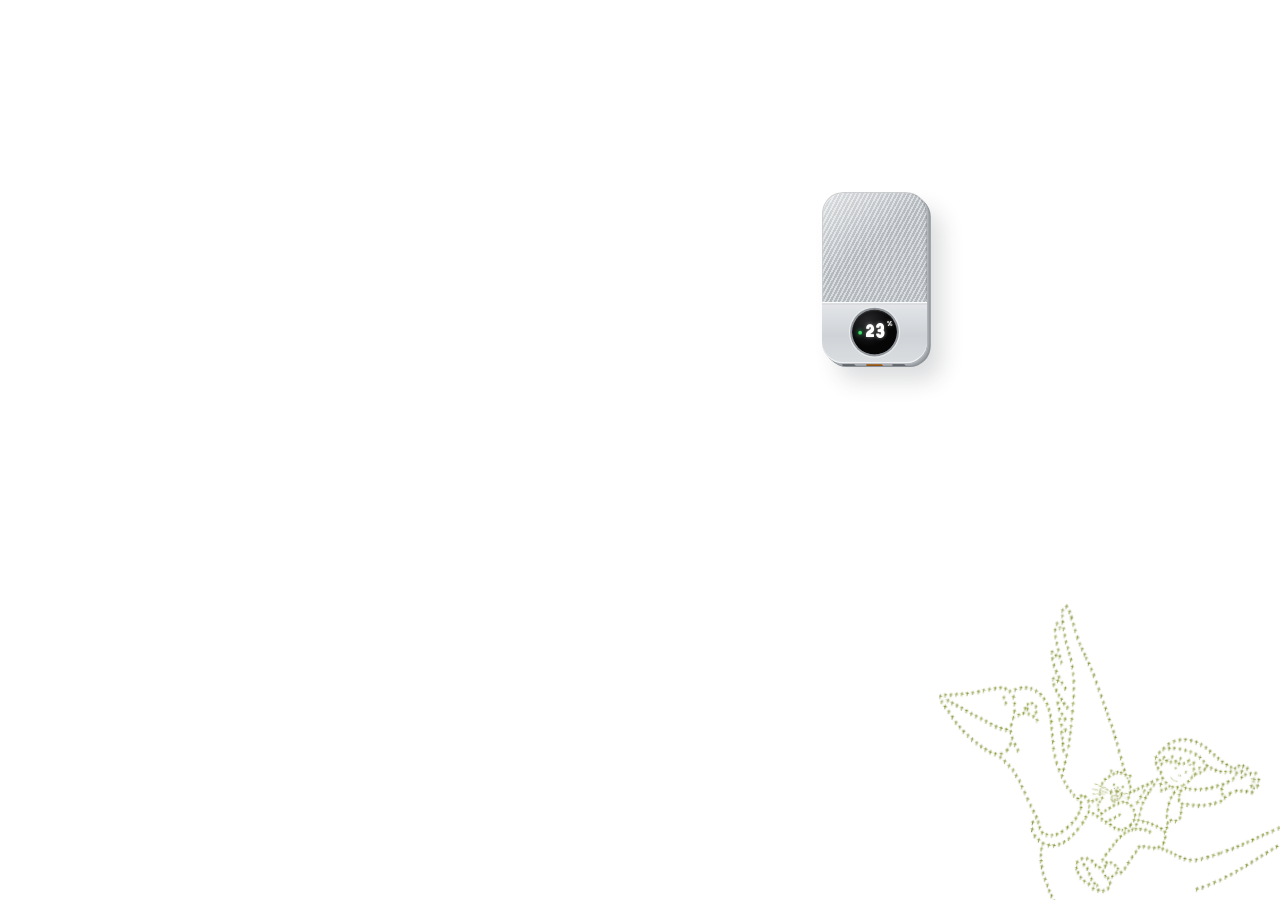
==== commit 600909a1: "Gummiband-Effekt am Seitenrand abgeschaltet (overscroll-behavior: none) - index.html, startpage.html" ====
--- a/index.html
+++ b/index.html
@@ -31,7 +31,7 @@
     font-weight:100 900; font-display:swap; }   /* eine Stärke für alle Gewichte -> kein künstliches Fettmachen */
   :root{ --olive:#798816; --say:#6F798F; --font:'Nihanzo Grotesk',system-ui,sans-serif; }   /* --say = Farbe aller Schrift */
   *{ margin:0; padding:0; box-sizing:border-box; }
-  html,body{ height:100%; }
+  html,body{ height:100%; overscroll-behavior:none; }   /* kein Gummiband am Seitenrand (Mac-Trackpad: Seite rutscht sonst kurz mit), kein Wischen zur vorigen Seite */
   body{ background:#fff; overflow:hidden; font-family:var(--font); font-weight:800; text-transform:lowercase; }   /* alles klein */
 
   #trail{ position:fixed; inset:0; width:100%; height:100%; z-index:1; pointer-events:none; }
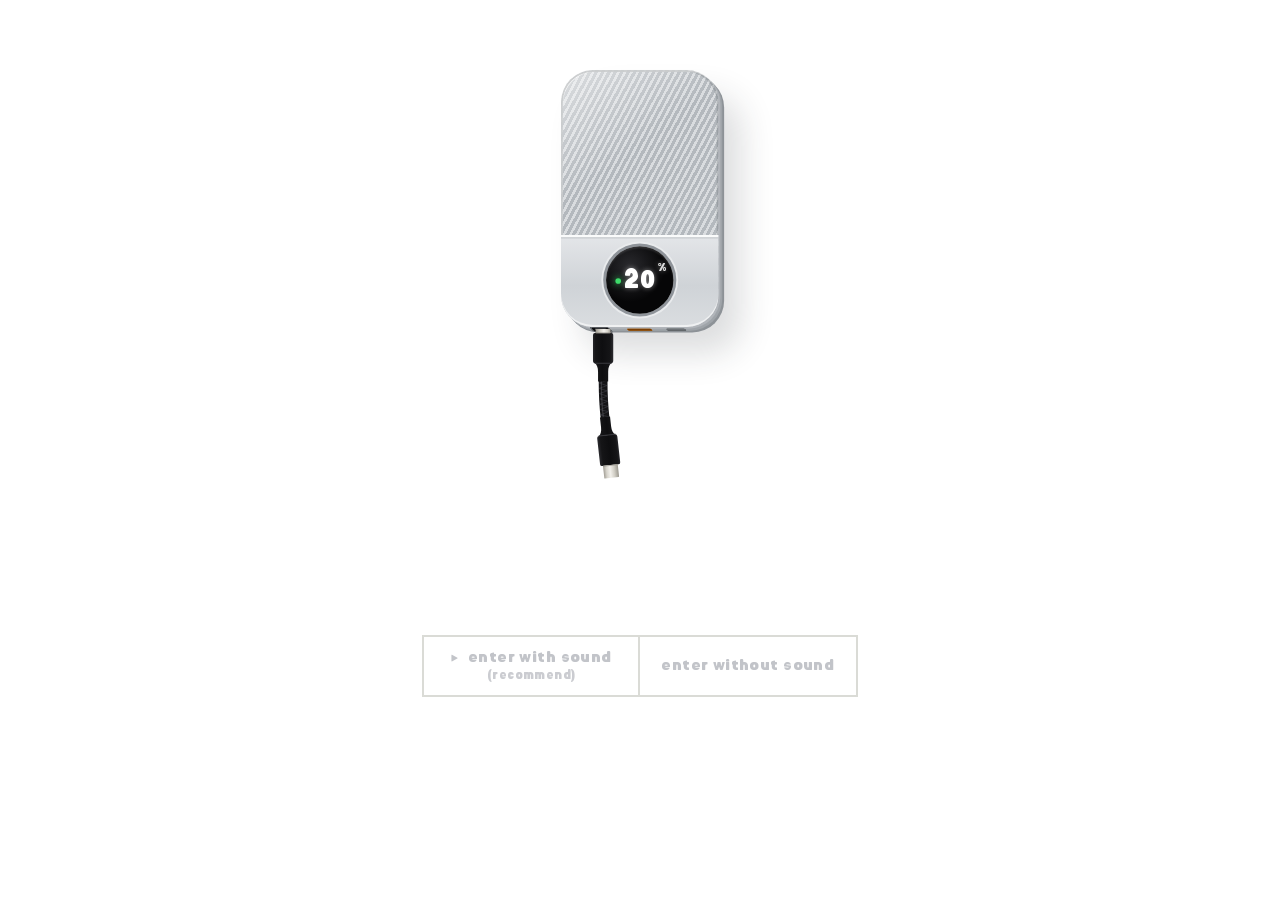
==== commit c4d397ef: "Ladeseite neu, Legal notice, Figuren-Wechsel, neuer Rand (Stand 2026-10-14) Ladeseite: Powerbank obe" ====
--- a/index.html
+++ b/index.html
@@ -8,74 +8,48 @@
 <link rel="icon" href="data:," />   <!-- kein favicon.ico-Abruf (sonst 404) -->
 <link rel="preload" href="assets/fonts/nihanzo/NihanzoGrotesk.ttf?v=4" as="font" type="font/ttf" crossorigin />
 <title>nihanzo</title>
-<!-- Schrift des SCROLL-Rahmens (Vorhang der Startseite) schon hier holen: dann liegt sie im Cache, wenn der Vorhang erscheint -->
-<link rel="preconnect" href="https://fonts.gstatic.com" crossorigin />
-<link rel="stylesheet" href="https://fonts.googleapis.com/css2?family=Turret+Road:wght@300&display=swap" media="print"
-      onload="this.media='all'; try{ document.fonts.load('300 20px \'Turret Road\'', 'SCROLL'); }catch(_){}" />
+<!-- Schrift des SCROLL-Rahmens (Vorhang der Startseite) schon hier holen: dann liegt sie im Cache, wenn der Vorhang erscheint.
+     LOKAL (Turret Road 300, latin, OFL) statt Google Fonts -> keine IP-Übermittlung an Google (DSGVO) -->
+<link rel="preload" href="assets/fonts/turret-road/TurretRoad-Light-latin.woff2" as="font" type="font/woff2" crossorigin />
 <script src="js/device.js"></script>   <!-- NIH_PAGE = startpage.html oder startpage-mobile.html (Handy) -->
 <!--
-  LADESEITE – weißer Hintergrund
-   1. Gans aus Kreuzen (assets/img/goose-body.webp + goose-wing-far/-near.webp, leichter Flügelschlag) gleitet von unten rechts diagonal nach oben links raus
-      (leicht in Flugrichtung gedreht, GOOSE_ROT). Hinter ihr: Kirchkreuze als Schleier -> Fluglinie bis in die Ecke.
-   2. Die Skulptur (assets/img/madonna.webp) erscheint SCHRÄG DIREKT HINTER der Gans Stück für Stück
-      (diagonale Maske, deren Kante dem Schwanz der Gans folgt). Die Kreuzlinie ist im Bereich des Bildes unterbrochen.
-   3. Danach schießt eine Linie aus dem Auge der Mutter schräg nach oben rechts und schreibt schnell
-      „believe the story" (#6F798F, Nihanzo Grotesk); dann zieht sich die Linie zurück.
-   4. Silberne Powerbank (reines CSS nach Produktfoto, hochkant) rechts unter dem Text lädt 0 -> 100 %;
-      bei 100 % erscheinen direkt an der Unterkante der Figur die Sound-Buttons (gleiche Breite wie die Bronze-Kante).
-   5. Schwarzes USB-C-Kabel (SVG): hängt von der Powerbank rechts an der Figur vorbei herunter und steckt mit dem
-      USB-C-Stecker seitlich im rechten Button („enter without sound").
+  LADESEITE – weißer Hintergrund, nur drei Dinge:
+   1. Silberne Powerbank (reines CSS nach Produktfoto, hochkant), mittig im oberen Drittel, lädt 0 -> 100 %
+      (= echter Ladestand der Startseite, mindestens DURATION lang).
+   2. Schwarzes, geflochtenes USB-C-Kabel (SVG, Stecker nach Foto-Vorlage) wächst WÄHREND des Ladens aus dem linken Port (USB-C-Buchse) nach unten; der Stecker sitzt an
+      der Spitze und steckt bei 100 % von oben mittig in den Sound-Buttons (Metallspitze verschwindet unter der Button-Kante).
+   3. Sound-Buttons mittig weiter unten: während des Ladens blass und nicht klickbar; sobald das Kabel ankommt, bekommen sie
+      die Rosenfarbe und rundherum (auch unten) geht ein schwarzes Feuerwerk los (kurze Raketen nach außen, zerplatzen schnell, die Funken sinken
+      danach zu Boden, gleiten dort aus und verglühen erst dann; nur außerhalb der Buttons).
 -->
 <style>
   @font-face{ font-family:'Nihanzo Grotesk'; src:url('assets/fonts/nihanzo/NihanzoGrotesk.ttf?v=4') format('truetype');
     font-weight:100 900; font-display:swap; }   /* eine Stärke für alle Gewichte -> kein künstliches Fettmachen */
-  :root{ --olive:#798816; --say:#6F798F; --font:'Nihanzo Grotesk',system-ui,sans-serif; }   /* --say = Farbe aller Schrift */
+  :root{ --rose:#7A3524; --say:#6F798F; --font:'Nihanzo Grotesk',system-ui,sans-serif; }   /* --say = Farbe aller Schrift */
   *{ margin:0; padding:0; box-sizing:border-box; }
   html,body{ height:100%; overscroll-behavior:none; }   /* kein Gummiband am Seitenrand (Mac-Trackpad: Seite rutscht sonst kurz mit), kein Wischen zur vorigen Seite */
   body{ background:#fff; overflow:hidden; font-family:var(--font); font-weight:800; text-transform:lowercase; }   /* alles klein */
 
-  #trail{ position:fixed; inset:0; width:100%; height:100%; z-index:1; pointer-events:none; }
-
-  /* Skulptur: Sichtbarkeit nur über die diagonale Maske (per JS), Unterkante scharf */
-  .mad{ position:fixed; left:0; top:0; z-index:3; pointer-events:none;
-    -webkit-mask-image:linear-gradient(transparent,transparent); mask-image:linear-gradient(transparent,transparent); }
-  .mad img{ display:block; width:100%; height:100%; }
-
-  /* Linie aus dem Auge + geschriebener Satz */
-  #beam{ position:fixed; inset:0; width:100%; height:100%; z-index:5; pointer-events:none; overflow:visible; }
-  .say{ position:fixed; left:0; top:0; z-index:5; white-space:nowrap; color:var(--say); letter-spacing:.02em;
-    line-height:1; pointer-events:none; clip-path:inset(-20% 100% -20% 0); }
+  #fx{ position:fixed; inset:0; width:100%; height:100%; z-index:9; pointer-events:none; }   /* Feuerwerk */
 
   /* USB-C-Kabel (z4): Powerbank (z7) und Buttons (z7) decken die Metallspitzen ab -> Stecker wirken eingesteckt */
-  .cable{ position:fixed; inset:0; width:100%; height:100%; pointer-events:none; overflow:visible; }
-  #cableFront{ z-index:4; }
-  .cable .c0{ fill:none; stroke:#0f0f11; stroke-width:3.4; stroke-linecap:round; stroke-linejoin:round; }
-  .cable .c1{ fill:none; stroke:#56565c; stroke-width:.9; stroke-linecap:round; stroke-linejoin:round; transform:translate(-.7px,-.9px); }
-  .plug{ opacity:0; }                                      /* Deckkraft setzt das JS synchron zum Zeichnen des Kabels */
-
-  /* Gans */
-  #goose{ position:fixed; left:0; top:0; z-index:6; pointer-events:none; will-change:transform; display:block; aspect-ratio:1200/815; }
-  #goose img{ position:absolute; inset:0; width:100%; height:100%; display:block; }
-  /* Flügelschlag: jeder Flügel wird senkrecht zu seiner Ansatzlinie gestaucht (rotate·scaleY·rotate zurück) –
-     die Ansatzlinie selbst bleibt stehen, daher kein Riss zum Körper. Ursprung = Punkt auf der Linie (Bildpx/1200×815) */
-  #goose .wing-near{ transform-origin:52.667% 60.982%; animation:flapNear 1.1s ease-in-out infinite; }   /* Linie (632,497)->(905,600) */
-  #goose .wing-far{ transform-origin:24.167% 46.012%; animation:flapFar 1.1s ease-in-out infinite; }     /* Linie (290,375)->(455,352) */
-  @keyframes flapNear{ 0%,100%{ transform:rotate(20.67deg) scaleY(1.02) rotate(-20.67deg); }
-                       50%{ transform:rotate(20.67deg) scaleY(.88) rotate(-20.67deg); } }
-  @keyframes flapFar{ 0%,100%{ transform:rotate(-7.94deg) scaleY(1.02) rotate(7.94deg); }
-                      50%{ transform:rotate(-7.94deg) scaleY(.88) rotate(7.94deg); } }
-
-  /* Sound-Buttons: direkt an der Unterkante der Figur, so breit wie die Bronze-Kante; Farbe/Hover wie die Kreuze */
-  .enter{ position:fixed; z-index:7; display:flex; opacity:0; visibility:hidden; transform:translateY(6px);
-    transition:opacity .5s ease, transform .5s ease, visibility 0s linear .5s; }
-  .enter.show{ opacity:1; visibility:visible; transform:none; transition:opacity .5s ease, transform .5s ease; }
+  .cable{ position:fixed; inset:0; width:100%; height:100%; pointer-events:none; overflow:visible; z-index:4; }
+  .cable .c0{ fill:none; stroke:#141416; stroke-linecap:butt; stroke-linejoin:round; }   /* gerade Enden (stecken im Hals) */
+  .cable .cbraid{ fill:none; stroke:#3b3b42; stroke-width:.75px; stroke-linecap:round; opacity:.9; }   /* Flechtmuster */
+  .cable .c1{ fill:none; stroke:#77777e; stroke-linecap:butt; stroke-linejoin:round; opacity:.35; }   /* Glanzlinie (Rundung) */
+  .cable--top{ z-index:8; }                                    /* Stecker oben liegt vor der Powerbank */
+  .plug{ opacity:0; }
+
+  /* Sound-Buttons: mittig weiter unten, größer; blass bis das Kabel ankommt (.ready), dann Rand/Hover in der Rosenfarbe */
+  .enter{ position:fixed; z-index:7; display:flex; }
   .enter button{ flex:1 1 50%; min-width:0; font-family:var(--font); font-weight:inherit; font-size:inherit; letter-spacing:.03em;
-    text-transform:lowercase; white-space:nowrap; color:var(--say); background:#fff; border:2.3px solid var(--olive);
-    padding:8px 8px; cursor:pointer; transition:background .25s ease, color .25s ease;
-    display:flex; flex-direction:column; align-items:center; justify-content:center; gap:3px; line-height:1.1; }
+    text-transform:lowercase; white-space:nowrap; color:#c2c4c9; background:#fff; border:2.6px solid #dadbd6;
+    padding:.95em 1em; pointer-events:none; transition:background .25s ease, color .6s ease, border-color .6s ease;
+    display:flex; flex-direction:column; align-items:center; justify-content:center; gap:4px; line-height:1.1; }
   .enter button + button{ border-left:0; }                       /* kein Platz dazwischen, keine doppelte Linie */
-  .enter button small{ font-size:.82em; opacity:.85; }
-  .enter button:hover, .enter button:focus-visible{ background:var(--olive); color:#fff; outline:none; }
+  .enter button small{ font-size:.8em; opacity:.85; }
+  .enter.ready button{ color:var(--say); border-color:var(--rose); pointer-events:auto; cursor:pointer; }   /* Farbe der Rosen (Startseite rechts) */
+  .enter.ready button:hover, .enter.ready button:focus-visible{ background:var(--rose); color:#fff; outline:none; }
 
   /* Powerbank (SILBER, hochkant) – nach Produktfoto: Riffelung in dunklerem Silber, glattes Band unten mit
      rundem schwarzem Display, Ports an der Unterkante; Dicke = gestufte Kante nach unten rechts */
@@ -105,35 +79,44 @@
   .pb__ports{ position:absolute; left:0; right:0; top:100%; height:3px; transform:skewX(45deg); transform-origin:0 0; }
   .pb__ports i{ position:absolute; top:.6px; height:1.8px; border-radius:1px; background:#2a2c2f;
     box-shadow:inset 0 0 0 .6px #6d7176; }
-  .pb__ports i:nth-child(1){ left:18%; width:10px; }
+  .pb__ports i:nth-child(1){ left:18%; width:10px; height:2.2px; top:.4px; border-radius:1.1px; background:#0d0d0f;   /* USB-C: abgerundet */
+    box-shadow:inset 0 0 0 .5px #6d7176; }
+  .pb__ports i:nth-child(1)::after{ content:''; position:absolute; left:22%; right:22%; top:50%; height:.6px; margin-top:-.3px;
+    border-radius:.3px; background:#9aa0a6; }   /* Kontaktzunge in der Mitte */
   .pb__ports i:nth-child(2){ left:40%; width:13px; background:#e8891f; box-shadow:inset 0 0 0 .6px #7a3f05; }
   .pb__ports i:nth-child(3){ left:66%; width:10px; }
 </style>
 </head>
 <body>
-  <canvas id="trail"></canvas>
-
-  <div class="mad" id="mad">
-    <img src="assets/img/madonna.webp" alt="Bronzeskulptur: Mutter und Kind blicken nach oben" />
-  </div>
-
-  <svg class="cable" id="cableFront" aria-hidden="true">
-    <g id="segA"><path class="c0"/><path class="c1"/></g>
-    <!-- Stecker oben: im linken USB-C-Port der Powerbank; unten: seitlich im rechten Button (Spitze zeigt nach links) -->
-    <g class="plug" id="plugTop"><rect id="plugTopBody" width="8" height="15" rx="2.2" fill="#141416"/></g>
-    <g class="plug" id="plugEnd"><clipPath id="plugClip"><rect id="plugClipR" x="17" y="-6" width="0" height="12"/></clipPath>
-      <g clip-path="url(#plugClip)"><rect x="-5" y="-3" width="6" height="6" rx="1.6" fill="#c9cdd2" stroke="#8d9297" stroke-width=".6"/>
-      <rect x="0" y="-4.25" width="16" height="8.5" rx="2.4" fill="#141416"/></g></g>
+  <canvas id="fx"></canvas>
+
+  <svg class="cable" id="cable" aria-hidden="true">
+    <defs>
+      <!-- USB-C-Stecker nach Foto-Vorlage des Users (geflochtenes Kabel; Marken-Logo bewusst weggelassen). Einheit u, Ursprung =
+           Übergang Kabel/Hals, +y zeigt zur Steckerspitze: Hals 0–10.4 (6u, weitet sich zum Gehäuse), Gehäuse 10.2–28.1 (12 breit,
+           matt schwarz, Ecken nur leicht gerundet), helle Kante am Übergang, Metallhülse 28–35.6 (8.8 breit, silber-beige, fast eckig) -->
+      <linearGradient id="plugBody" x1="0" x2="1"><stop offset="0" stop-color="#2b2b2f"/><stop offset=".16" stop-color="#151517"/>
+        <stop offset=".55" stop-color="#0e0e10"/><stop offset=".88" stop-color="#151517"/><stop offset="1" stop-color="#26262a"/></linearGradient>
+      <linearGradient id="plugShell" x1="0" x2="1"><stop offset="0" stop-color="#a39f96"/><stop offset=".2" stop-color="#d6d3cb"/>
+        <stop offset=".45" stop-color="#f2f0eb"/><stop offset=".72" stop-color="#d1cec5"/><stop offset="1" stop-color="#9b988f"/></linearGradient>
+      <g id="usbc">
+        <path d="M-3 -0.6 H3 V5.2 C3 7.9 3.7 9.3 4.9 10.4 H-4.9 C-3.7 9.3 -3 7.9 -3 5.2 Z" fill="url(#plugBody)"/>
+        <path d="M-4.5 10.2 H4.5 Q6 10.2 6 11.7 V27 Q6 28.1 4.9 28.1 H-4.9 Q-6 28.1 -6 27 V11.7 Q-6 10.2 -4.5 10.2 Z" fill="url(#plugBody)"/>
+        <rect x="-5.1" y="9.85" width="10.2" height=".6" rx=".3" fill="#3a3a3f"/>
+        <rect x="-4.4" y="28" width="8.8" height="7.6" rx=".35" fill="url(#plugShell)"/>
+        <rect x="-4.4" y="28" width="8.8" height=".5" fill="#8f8c84" opacity=".7"/>
+      </g>
+    </defs>
+    <g id="cabPath"><path class="c0"/><path class="cbraid" id="braid"/><path class="c1"/></g>
+    <!-- Stecker unten: wandert an der Kabelspitze mit (Ursprung = Kabelende, Spitze zeigt in Wachstumsrichtung) -->
+    <use class="plug" id="plugEnd" href="#usbc"/>
   </svg>
-  <svg id="beam" aria-hidden="true"><line id="beamL" x1="0" y1="0" x2="0" y2="0"
-    stroke="#6F798F" stroke-width="1.4" stroke-linecap="round" visibility="hidden" /></svg>
-  <div class="say" id="say"><span id="w1">believe</span> the story</div>
-
-  <div id="goose" role="img" aria-label="Gans aus Kreuzen mit Kind auf dem Rücken">
-    <img class="wing-far" src="assets/img/goose-wing-far.webp" alt="" />
-    <img src="assets/img/goose-body.webp" alt="" />
-    <img class="wing-near" src="assets/img/goose-wing-near.webp" alt="" />
-  </div>
+  <!-- Stecker oben: eigene Ebene ÜBER der Powerbank (z8), in ihren Grundmaßen (84×137, skaliert wie sie): derselbe Stecker
+       umgedreht, Metallhülse steckt in der USB-C-Buchse (oberhalb der Buchsenmitte weggeschnitten), Gehäuse bündig darunter -->
+  <svg class="cable cable--top" aria-hidden="true">
+    <defs><clipPath id="portClip"><rect x="-20" y="138.4" width="124" height="120"/></clipPath></defs>
+    <g class="plug" id="plugTop" clip-path="url(#portClip)"><use href="#usbc" transform="translate(22.3 165.8) rotate(180) scale(.9)"/></g>
+  </svg>
 
   <div class="enter" id="enter">
     <button type="button" data-sound="on"><span>&#9654;&nbsp; enter with sound</span><small>(recommend)</small></button>
@@ -148,172 +131,124 @@
 <script>
 (function(){
   let gone=false;                         // true, sobald die Startseite dieses Dokument übernommen hat -> hier ruht alles
-  const DURATION = 5200;                 // Laden 0 -> 100 % (bisherige Ladezeit)
-  const FLY_START = 250, FLY_DUR = 4700; // Gleitflug der Gans (ms)
-  const GOOSE_ROT = 12;                  // Grad im Uhrzeigersinn: Kopf etwas mehr zur Zielecke oben links
-  const GOOSE_AR = 815/1200, MAD_AR = 1207/1400;
-  const NOSE = [0.678,0.108], EYE = [0.481,0.089];   // im madonna.webp (relativ): Nasenspitze, Auge der Mutter
-  const EDGE = [0.0381,0.9006];          // Bronze-Unterkante (unterste 30 Zeilen, weiche Kante mitgezählt): 3.8 % – 90.1 %
-  const CAB = 1000;                      // Kabel + Stecker zeichnen sich in einem Zug von der Powerbank bis in den Button (ms)
-  const PLUG = 22;                       // Stecker unten (Körper 16 + Metallspitze 6 px): letztes Stück des Zugs, wächst nach links in den Button
-  const SOFT = 2;                        // Kante der Einblend-Maske (px) – scharf, kein weißer Dunst beim Erscheinen
-  const PBS = 1.25;                      // Powerbank-Vergrößerung (= CSS --pbs)
-  const BEAM_IN = 300, WRITE = 800, BEAM_OUT = 320;   // Linie raus · Satz schreiben · Linie zurückziehen (ms)
+  const DURATION = 5200;                 // Laden 0 -> 100 % dauert mindestens so lange (echtes Laden kann länger dauern)
+  const UP = 0.9;                         // Stecker: Powerbank-Grundmaß-px je Stecker-Einheit u (Gehäuse 12u = 10.8, passt zur Buchse)
+  const PL = 35.6, CABU = 5.2;            // Steckerlänge (Kabelende bis Spitze) und Kabeldicke in u (Hals 6u)
+  const PHONE = !!window.NIH_PHONE;      // Handy (js/device.js): kleinere Powerbank, Buttons fast bildschirmbreit
   const reduce = matchMedia('(prefers-reduced-motion: reduce)').matches;
-
   const $ = (id)=>document.getElementById(id);
-  const cv=$('trail'), ctx=cv.getContext('2d'), goose=$('goose'), mad=$('mad'), say=$('say'), beamL=$('beamL');
-  const pct=$('pct'), pb=$('pb'), enter=$('enter');
+  const pb=$('pb'), pct=$('pct'), enter=$('enter'), fx=$('fx'), ctx=fx.getContext('2d');
+  const paths=[...$('cabPath').querySelectorAll('.c0, .c1')], braidEl=$('braid'), plugTop=$('plugTop'), plugEnd=$('plugEnd');
   const cl=(v,a,b)=>Math.max(a,Math.min(b,v));
 
   // ---------- Geometrie ----------
-  let W=0,H=0,dpr=1,gw=0,gh=0,S={x:0,y:0},E={x:0,y:0},dir={x:0,y:0},perp={x:0,y:0},L=1;
-  let madR={x:0,y:0,w:0,h:0}, eye={x:0,y:0}, txt={x:0,y:0,w:0,h:0};
-  let maskAng=0, maskLen=1;              // CSS-Winkel & Länge des Masken-Verlaufs (entlang der Flugrichtung)
+  let W=0, H=0, PBS=1.875, SU=1.69, Lc=1, P0=[0,0], braid=[], braidN=-1;
   function layout(){
-    W=innerWidth; H=innerHeight; dpr=Math.min(devicePixelRatio||1,2);
-    cv.width=Math.round(W*dpr); cv.height=Math.round(H*dpr); ctx.setTransform(dpr,0,0,dpr,0,0);
-    gw=cl(W*0.42,280,640); gh=gw*GOOSE_AR; goose.style.width=gw+'px';
-    S={x:W+gw*0.30, y:H+gh*0.30};                        // Start: knapp außerhalb unten rechts
-    E={x:-gw*0.55,  y:-gh*0.55};                         // Ziel: außerhalb oben links
-    L=Math.hypot(E.x-S.x,E.y-S.y); dir={x:(E.x-S.x)/L, y:(E.y-S.y)/L}; perp={x:-dir.y, y:dir.x};
-    // Skulptur mittig
-    const mh=Math.min(H*0.50,(W*0.56)/MAD_AR), mw=mh*MAD_AR;
-    madR={x:(W-mw)/2, y:H*0.41-mh/2, w:mw, h:mh};
-    Object.assign(mad.style,{width:mw+'px',height:mh+'px',left:madR.x+'px',top:madR.y+'px'});
-    // Masken-Verlauf zeigt in Flugrichtung (Start = die Seite, von der die Gans kommt)
-    const th=Math.atan2(dir.x,-dir.y); maskAng=th*180/Math.PI;
-    maskLen=Math.abs(mw*Math.sin(th))+Math.abs(mh*Math.cos(th));
-    eye={x:madR.x+EYE[0]*mw, y:madR.y+EYE[1]*mh};
-    // Satz in Blickrichtung (oben rechts vor dem Gesicht), einzeilig, im Viewport
-    const fs=cl(mh*0.068,20,34); say.style.fontSize=fs.toFixed(1)+'px';
-    const tw=say.offsetWidth, tH=say.offsetHeight;
-    let bx=madR.x+NOSE[0]*mw+fs*0.9, by=madR.y+NOSE[1]*mh-fs*3.1;
-    bx=Math.min(bx,W-tw-16); by=Math.max(by,16);
-    txt={x:bx,y:by,w:tw,h:tH}; say.style.left=bx+'px'; say.style.top=by+'px';
-    // Powerbank: rechts unter dem Satz (weiter rechts & tiefer als unter „believe")
-    const w1=$('w1').offsetWidth, pbW=84*PBS, pbH=137*PBS;
-    const px=cl(bx+w1*0.5-pbW/2+fs*2.6, 12, W-pbW-16), py=cl(by+tH+14+fs*1.6, 12, H-pbH-16);
+    W=innerWidth; H=innerHeight; const dpr=Math.min(devicePixelRatio||1,2);
+    fx.width=Math.round(W*dpr); fx.height=Math.round(H*dpr); ctx.setTransform(dpr,0,0,dpr,0,0);
+    // Powerbank 50 % größer als zuvor (1.25 -> 1.875, Handy 0.9 -> 1.35), höchstens 30 % der Bildschirmhöhe; mittig im oberen Drittel
+    PBS=Math.min(PHONE ? 1.35 : 1.875, H*0.30/137); SU=UP*PBS;   // SU: Bildschirm-px je Stecker-Einheit u
+    pb.style.setProperty('--pbs', PBS.toFixed(3));
+    const pbW=84*PBS, pbH=137*PBS, px=(W-pbW)/2, py=Math.max(16, H*0.22-pbH/2);
     pb.style.left=px+'px'; pb.style.top=py+'px';
-    // Buttons: direkt an der Unterkante der Figur, gleiche Breite wie die Bronze-Kante
-    const ew=(EDGE[1]-EDGE[0])*mw;
-    Object.assign(enter.style,{left:(madR.x+EDGE[0]*mw)+'px', width:ew+'px', top:(madR.y+mh)+'px',
-                               fontSize:cl(ew/24,10.5,13).toFixed(1)+'px'});
-  }
-  addEventListener('resize',()=>{ if(gone) return; layout(); layoutCable(); if(!beamDone) hideCable(); }); layout();
-
-  // ---------- USB-C-Kabel ----------
-  const seg=[{p:[...$('segA').querySelectorAll('path')], len:1}];
-  let cabPts=[], cabMaxX=-1e9, cabMaxY=-1e9;              // Stützpunkte des Kabels (Kreuz-Lücke zwischen Kabel und Figur)
-  function layoutCable(){
-    // Stecker oben: linker USB-C-Port der Powerbank (Unterkante, 18 % + halbe Portbreite, schräge Kante +1.5px)
-    const pbx=parseFloat(pb.style.left), pby=parseFloat(pb.style.top), sx=pbx+(15+5+1.5)*PBS, sy=pby+(137-2)*PBS;
-    $('plugTopBody').setAttribute('x',(sx-4).toFixed(1)); $('plugTopBody').setAttribute('y',sy.toFixed(1));
-    const P0=[sx, sy+15];
-    // Ziel: rechte Seitenkante des rechten Buttons, mittig; Stecker (16px) liegt davor, Spitze steckt unter dem Button
-    const bx=parseFloat(enter.style.left)+parseFloat(enter.style.width), by=parseFloat(enter.style.top)+(enter.offsetHeight||44)/2;
-    const Q=[bx+17, by];                                  // Kabel endet hinten am Stecker
-    // ein einziger weicher Bogen: senkrecht aus dem Port, rechts an der Figur vorbei, unten rund und WAAGERECHT in den Stecker
-    const drop=Q[1]-P0[1], swing=cl((P0[0]-Q[0])*0.9+34, 40, 90);
-    const A=`M${P0[0].toFixed(1)} ${P0[1].toFixed(1)} C${P0[0].toFixed(1)} ${(P0[1]+drop*0.62).toFixed(1)} ${(Q[0]+swing).toFixed(1)} ${Q[1].toFixed(1)} ${Q[0].toFixed(1)} ${Q[1].toFixed(1)}`;
-    seg[0].p.forEach(p=>p.setAttribute('d',A)); const Lc=seg[0].p[0].getTotalLength(); seg[0].len=Lc+2;
-    cabPts=[]; cabMaxX=cabMaxY=-1e9;
-    for(let i=0;i<=60;i++){ const q=seg[0].p[0].getPointAtLength(Lc*i/60); cabPts.push(q.x,q.y); cabMaxX=Math.max(cabMaxX,q.x); cabMaxY=Math.max(cabMaxY,q.y); }
-    $('plugEnd').setAttribute('transform',`translate(${(bx+1).toFixed(1)} ${by.toFixed(1)})`);
-    if(cableDone) seg[0].p.forEach(p=>{ p.style.strokeDasharray='none'; p.style.strokeDashoffset='0'; });
-  }
-  let cableDone=false;
-  function cable(t){                                    // t = ms seit Start des Kabels
-    const k=cl(t/CAB,0,1), e=0.5-0.5*Math.cos(Math.PI*k), n=seg[0].len, drawn=(n+PLUG)*e;   // ein durchgehender, weicher Zug
-    const c=Math.min(drawn,n), w=cl(drawn-n,0,PLUG);
-    seg[0].p.forEach(p=>{ p.style.strokeDasharray=n.toFixed(1); p.style.strokeDashoffset=(n-c).toFixed(1); });
-    $('plugTop').style.opacity=cl(drawn/14,0,1).toFixed(3);            // Stecker oben kommt mit dem ersten Stück Kabel
-    // Stecker unten erst, wenn das Kabel angekommen ist: wird von hinten (x 17) nach vorne in den Button „weitergezeichnet"
-    $('plugClipR').setAttribute('x',(17-w).toFixed(2)); $('plugClipR').setAttribute('width',w.toFixed(2));
-    $('plugEnd').style.opacity = w>0 ? '1' : '0';
-    if(k>=1){ cableDone=true; seg[0].p.forEach(p=>{ p.style.strokeDasharray='none'; p.style.strokeDashoffset='0'; }); }
-  }
-  // vor dem Start: unsichtbar (Dash-Offset = volle Länge)
-  function hideCable(){ seg[0].p.forEach(p=>{ p.style.strokeDasharray=seg[0].len.toFixed(1); p.style.strokeDashoffset=seg[0].len.toFixed(1); }); }
-  layoutCable(); hideCable();
-
-  // Position entlang des Masken-Verlaufs (0 = Seite unten rechts, maskLen = Seite oben links)
-  const along=(x,y)=>(x-(madR.x+madR.w/2))*dir.x+(y-(madR.y+madR.h/2))*dir.y+maskLen/2;
-
-  // ---------- Flug ----------
-  const ease=(u)=>0.5*u+0.5*u*u*(3-2*u);
-  function flight(u){ const e=ease(u), bob=Math.sin(u*Math.PI*3)*10;
-    return {x:S.x+(E.x-S.x)*e+perp.x*bob, y:S.y+(E.y-S.y)*e+perp.y*bob, e}; }
-  function tailPoint(e){ const back=gw*0.40;             // Punkt HINTER der Gans: dort entstehen Kreuze & Skulptur
-    return {x:S.x+(E.x-S.x)*e-dir.x*back, y:S.y+(E.y-S.y)*e-dir.y*back}; }
-
-  // ---------- Kreuze: Schleier + Fluglinie ----------
-  const line=[], veil=[]; let lastEmitE=-1; const STEP=15;
-  const gauss=()=>{ let u=0; for(let i=0;i<3;i++) u+=Math.random(); return (u/3-0.5)*2; };
-  function emit(e,now,withVeil){
-    line.push({e, off:(Math.random()-0.5)*5, off0:gauss()*58, rot:(Math.random()-0.5)*0.35, born:now, s:6.5+Math.random()*2.5});
-    if(withVeil) for(let k=0;k<2;k++) veil.push({e, off:gauss()*80, rot:(Math.random()-0.5)*0.8, born:now, life:700+Math.random()*600,
-                                    s:5+Math.random()*3, drift:(Math.random()-0.5)*0.03});
-  }
-  function cross(x,y,s,rot,a){
-    ctx.save(); ctx.translate(x,y); ctx.rotate(rot); ctx.globalAlpha=a; ctx.beginPath();
-    ctx.moveTo(0,-s*0.5); ctx.lineTo(0,s*0.5); ctx.moveTo(-s*0.32,-s*0.16); ctx.lineTo(s*0.32,-s*0.16);
-    ctx.stroke(); ctx.restore();
-  }
-  let revealB=-1e9;                                       // aktuelle Masken-Kante (entlang along())
-  const cabRight=(y)=>{ let m=-1e9; for(let i=0;i<cabPts.length;i+=2) if(Math.abs(cabPts[i+1]-y)<10) m=Math.max(m,cabPts[i]); return m; };
-  // Lücke: Skulptur-Rechteck + Streifen bis rechts hinter das Kabel (kein Kreuz zwischen Kabel und Figur)
-  const inGap=(x,y)=> x>madR.x-8 && y>madR.y-8 && along(x,y)<revealB+SOFT &&
-    ((x<madR.x+madR.w+8 && y<madR.y+madR.h+8) || (x<cabMaxX+8 && y<cabMaxY+8 && x<cabRight(y)+8));
-  function draw(now){
-    ctx.clearRect(0,0,W,H); ctx.strokeStyle='#798816'; ctx.lineWidth=1.5; ctx.lineCap='round';
-    for(const c of line){
-      const a=now-c.born, off=c.off+(c.off0-c.off)*Math.exp(-a/320);
-      const p=tailPoint(c.e), x=p.x+perp.x*off, y=p.y+perp.y*off;
-      if(inGap(x,y)) continue;                              // Linie im Bereich der Skulptur unterbrochen
-      cross(x,y,c.s,c.rot,Math.min(1,a/220)*0.9);
-    }
-    for(let i=veil.length-1;i>=0;i--){
-      const v=veil[i], a=now-v.born; if(a>v.life){ veil.splice(i,1); continue; }
-      const k=a/v.life, p=tailPoint(v.e), off=v.off*(1+k*0.35);
-      cross(p.x+perp.x*off-dir.x*a*v.drift*10, p.y+perp.y*off-dir.y*a*v.drift*10, v.s, v.rot+k*0.6, Math.sin(Math.PI*k)*0.55);
-    }
-  }
-
-  // ---------- Skulptur-Maske: sichtbar ist alles HINTER der Kante (Richtung Startecke) ----------
-  let revealed=false, revealAt=0;
-  function setMask(b){
-    revealB=b;
-    if(b>=maskLen+SOFT){ mad.style.webkitMaskImage=mad.style.maskImage='none'; return true; }
-    const g=`linear-gradient(${maskAng.toFixed(2)}deg,#000 0px,#000 ${Math.max(0,b).toFixed(1)}px,transparent ${(b+SOFT).toFixed(1)}px)`;
-    mad.style.webkitMaskImage=mad.style.maskImage=g; return false;
-  }
-
-  // ---------- Linie aus dem Auge schreibt den Satz ----------
-  let beamDone=false;
-  function beam(t){                                       // t = ms seit vollständigem Erscheinen der Skulptur
-    const ty=txt.y+txt.h*0.62;                           // Schreibhöhe (etwa Mitte der Kleinbuchstaben)
-    if(t<BEAM_IN){                                       // Linie schießt vom Auge zum Satzanfang
-      const k=1-Math.pow(1-t/BEAM_IN,3);
-      showBeam(eye.x,eye.y, eye.x+(txt.x-eye.x)*k, eye.y+(ty-eye.y)*k); say.style.clipPath='inset(-20% 100% -20% 0)';
-    } else if(t<BEAM_IN+WRITE){                          // Spitze fährt schreibend über den Satz
-      const k=(t-BEAM_IN)/WRITE, px=txt.x+txt.w*k, wob=Math.sin(k*Math.PI*22)*txt.h*0.16;
-      showBeam(eye.x,eye.y, px, ty+wob); say.style.clipPath=`inset(-20% ${((1-k)*100).toFixed(2)}% -20% 0)`;
-    } else if(t<BEAM_IN+WRITE+BEAM_OUT){                 // Linie zieht sich vom Auge zum Satzende zurück
-      const k=1-Math.pow(1-(t-BEAM_IN-WRITE)/BEAM_OUT,2), ex=txt.x+txt.w;
-      showBeam(eye.x+(ex-eye.x)*k, eye.y+(ty-eye.y)*k, ex, ty); say.style.clipPath='none';
-    } else { beamL.setAttribute('visibility','hidden'); say.style.clipPath='none'; beamDone=true; }
-  }
-  function showBeam(x1,y1,x2,y2){
-    beamL.setAttribute('x1',x1.toFixed(1)); beamL.setAttribute('y1',y1.toFixed(1));
-    beamL.setAttribute('x2',x2.toFixed(1)); beamL.setAttribute('y2',y2.toFixed(1)); beamL.setAttribute('visibility','visible');
+    // Buttons: größer, mittig, weiter unten (Mitte bei 74 % der Höhe)
+    const ew = PHONE ? Math.min(W-32, 420) : cl(W*0.34, 380, 520);
+    enter.style.fontSize = (PHONE ? 13 : cl(W*0.0105, 14, 17)).toFixed(1)+'px';
+    enter.style.width=ew+'px'; enter.style.left=((W-ew)/2)+'px';
+    enter.style.top=(H*0.74 - (enter.offsetHeight||60)/2)+'px';
+    // Kabel: beginnt am Hals des oberen Steckers (Grundmaße: x 22.3, y 165.8) und läuft als weiche S-Kurve senkrecht hinunter;
+    // unten endet es am Hals des unteren Steckers, dessen Metallhülse 2u über der Button-Oberkante sichtbar ist (Rest steckt drin)
+    plugTop.setAttribute('transform',`translate(${px.toFixed(1)} ${py.toFixed(1)}) scale(${PBS.toFixed(3)})`);
+    P0=[px+22.3*PBS, py+165.8*PBS];
+    const top=parseFloat(enter.style.top), Qc=[W/2, top+(7.6-2)*SU-PL*SU], drop=Qc[1]-P0[1];
+    const d=`M${P0[0].toFixed(1)} ${P0[1].toFixed(1)} C${P0[0].toFixed(1)} ${(P0[1]+drop*0.5).toFixed(1)} ${Qc[0].toFixed(1)} ${(Qc[1]-drop*0.5).toFixed(1)} ${Qc[0].toFixed(1)} ${Qc[1].toFixed(1)}`;
+    const CW=CABU*SU;                                                  // Kabeldicke in px
+    paths.forEach((p,i)=>{ p.setAttribute('d',d); p.style.strokeWidth=(i ? CW*0.14 : CW).toFixed(2)+'px';
+      if(i) p.style.transform=`translate(${(-CW*0.2).toFixed(2)}px,0)`; });
+    Lc=paths[0].getTotalLength();
+    // Flechtmuster: kurze schräge Striche quer übers Kabel, abwechselnd / und \ (Zickzack wie geflochten)
+    braid=[]; braidN=-1; const pitch=Math.max(2.2, CW*0.3), hw=CW*0.4, ht=pitch*0.45;
+    for(let s=pitch*0.5; s<Lc-0.5; s+=pitch){
+      const a=paths[0].getPointAtLength(s), b=paths[0].getPointAtLength(Math.min(Lc, s+0.5));
+      let tx=b.x-a.x, ty=b.y-a.y; const l=Math.hypot(tx,ty)||1; tx/=l; ty/=l;
+      const nx=-ty, ny=tx, sg=braid.length%2 ? 1 : -1;
+      braid.push({ s, d:`M${(a.x+nx*hw-tx*ht*sg).toFixed(1)} ${(a.y+ny*hw-ty*ht*sg).toFixed(1)}L${(a.x-nx*hw+tx*ht*sg).toFixed(1)} ${(a.y-ny*hw+ty*ht*sg).toFixed(1)}` });
+    }
+  }
+
+  // ---------- Kabel wächst mit dem Ladestand (k = 0..1), Stecker an der Spitze ----------
+  let shownK=0;
+  function drawCable(k){
+    const c=Lc*k;
+    paths.forEach(p=>{ p.style.strokeDasharray=Lc.toFixed(1); p.style.strokeDashoffset=(Lc-c).toFixed(1); });
+    let n=0; while(n<braid.length && braid[n].s<=c-1) n++;           // Flechtmuster nur so weit, wie das Kabel schon da ist
+    if(n!==braidN){ braidN=n; braidEl.setAttribute('d', braid.slice(0,n).map(b=>b.d).join('') || 'M0 0'); }
+    plugTop.style.opacity = k>0 ? '1' : '0';
+    if(c<3){ plugEnd.style.opacity='0'; return; }
+    const a=paths[0].getPointAtLength(c), b=paths[0].getPointAtLength(Math.max(0,c-2));
+    const ang=Math.atan2(a.y-b.y, a.x-b.x)*180/Math.PI - 90;      // Steckerspitze zeigt in Wachstumsrichtung
+    // Ursprung des Steckers (Hals) sitzt auf der Kabelspitze, der Stecker ragt in Wachstumsrichtung weiter
+    plugEnd.setAttribute('transform',`translate(${a.x.toFixed(1)} ${a.y.toFixed(1)}) rotate(${ang.toFixed(2)}) scale(${SU.toFixed(3)})`);
+    plugEnd.style.opacity='1';
+  }
+
+  // ---------- Feuerwerk (schwarz) rund um die Buttons: kurze Raketen nach außen, zerplatzen schnell; nur AUSSERHALB der Buttons ----------
+  const parts=[], rockets=[]; let fwEnd=0, lastT=0, hole=null;
+  function burst(x,y){
+    const n=PHONE?30:42, spd=PHONE?3.2:4.4, now=performance.now();   // schneller Knall: hohe Startgeschwindigkeit, kurzes Leben
+    for(let i=0;i<n;i++){ const a=(i/n)*Math.PI*2+Math.random()*0.18, v=spd*(0.55+Math.random()*0.45);
+      parts.push({x,y,vx:Math.cos(a)*v,vy:Math.sin(a)*v,born:now,s:1.3+Math.random()*1.1,gl:Math.random()<0.3,
+                  ph:Math.random()*6.3, fall:0.85+Math.random()*0.5,            // fall = Sinkgeschwindigkeit (px/Bild)
+                  land:0, glide:450+Math.random()*450, burn:600+Math.random()*500}); }   // am Boden: ausgleiten, dann verglühen
+  }
+  function fireworks(){
+    // Rundherum um die Buttons (oben, unten, seitlich, Ecken): kurze, schnelle Raketen vom Button-Rand nach außen,
+    // die rasch zerplatzen
+    const r=enter.getBoundingClientRect(), h=r.height, w=r.width, cx=r.left+w/2, cy=r.top+h/2, now=performance.now();
+    hole=[r.left-3, r.top-3, w+6, h+6];                              // Buttons + 3 px bleiben frei
+    const rx=w/2+Math.max(46, h*0.9), ry=h/2+Math.max(46, h*0.9), n=PHONE?7:9;
+    for(let i=0;i<n;i++){
+      const a=-Math.PI/2 + i*2*Math.PI/n + (Math.random()-0.5)*0.35;
+      const ex=cx+Math.cos(a)*rx*(0.95+Math.random()*0.15), ey=cy+Math.sin(a)*ry*(0.95+Math.random()*0.25);
+      const sx0=cx+Math.cos(a)*(w/2+4), sy0=cy+Math.sin(a)*(h/2+4);   // Start knapp außerhalb des Buttons
+      rockets.push({ x0:sx0, y0:sy0, x1:ex, y1:ey, t:now+i*70+Math.random()*50, dur:170+Math.random()*80 });
+    }
+    fwEnd=now+n*70+1200;
+  }
+  function drawFx(now){
+    const dt=lastT ? cl((now-lastT)/16.67,0.2,3) : 1; lastT=now;
+    ctx.clearRect(0,0,W,H); if(!hole) return;
+    ctx.save(); ctx.beginPath(); ctx.rect(0,0,W,H); ctx.rect(hole[0],hole[1],hole[2],hole[3]); ctx.clip('evenodd');
+    ctx.strokeStyle=ctx.fillStyle='#000'; ctx.lineCap='round';
+    for(let i=rockets.length-1;i>=0;i--){                            // Raketen: Leuchtspur nach oben, bremsen ab
+      const r=rockets[i], k=(now-r.t)/r.dur; if(k<0) continue;
+      if(k>=1){ burst(r.x1,r.y1); rockets.splice(i,1); continue; }
+      const e=1-Math.pow(1-k,1.6), e0=1-Math.pow(1-Math.max(0,k-0.25),1.6);
+      ctx.globalAlpha=0.75; ctx.lineWidth=1.6; ctx.beginPath();
+      ctx.moveTo(r.x0+(r.x1-r.x0)*e0, r.y0+(r.y1-r.y0)*e0); ctx.lineTo(r.x0+(r.x1-r.x0)*e, r.y0+(r.y1-r.y0)*e); ctx.stroke();
+    }
+    const floor=H-2.5;
+    for(let i=parts.length-1;i>=0;i--){                              // Funken: schneller Knall, dann sinken sie (leicht pendelnd)
+      const p=parts[i], a=now-p.born; let k, fl=1;                    // zu Boden, gleiten dort aus und verglühen erst dann
+      if(!p.land){
+        const drag=Math.pow(0.93,dt); p.vx*=drag; p.vy=p.vy*drag+p.fall*(1-0.93)*dt;   // Endtempo nach unten = fall
+        p.x+=(p.vx+Math.sin(a/420+p.ph)*0.22)*dt; p.y+=p.vy*dt;
+        if(p.y>=floor){ p.y=floor; p.land=now; p.vx=p.vx*0.6+(Math.random()-0.5)*1.8; p.vy=0; }   // aufgekommen
+        k = a<250 ? 1 : 0.6+0.4*Math.exp(-(a-250)/700);              // nach dem Knall etwas gedimmt
+        if(p.gl && a>600 && Math.random()<0.3) fl=0.3;                // einige glitzern beim Fallen
+      } else {
+        const g=now-p.land; p.vx*=Math.pow(0.965,dt); p.x+=p.vx*dt;   // gleitet über den Boden aus
+        const b=cl((g-p.glide)/p.burn,0,1); if(b>=1 || a>16000){ parts.splice(i,1); continue; }
+        k=0.6*(1-b*b); if(b>0 && Math.random()<0.35) fl=0.35;        // verglüht flackernd
+      }
+      ctx.globalAlpha=k*0.55*fl; ctx.lineWidth=p.s; ctx.beginPath(); ctx.moveTo(p.x-p.vx*4.5, p.y-p.vy*4.5); ctx.lineTo(p.x, p.y); ctx.stroke();
+      ctx.globalAlpha=k*fl; ctx.fillRect(p.x-p.s/2, p.y-p.s/2, p.s, p.s);
+    }
+    ctx.restore(); ctx.globalAlpha=1;
   }
 
   // ---------- Laden / Buttons ----------
-  function setPct(p){
-    const n=Math.round(p); pct.textContent=n; pb.setAttribute('aria-valuenow',n);
-    if(n>=100){ pb.classList.remove('charging'); if(!enter.classList.contains('show')){ enter.classList.add('show'); showAt=performance.now(); } }
-  }
+  function setPct(p){ const n=Math.round(p); pct.textContent=n; pb.setAttribute('aria-valuenow',n); }
   // Ton-Wahl merken ('on'|'off', sessionStorage 'nihanzo-sound' – liest die Startseite) -> ausblenden -> Startseite (beginnt mit dem Vorhang)
   // Die Startseite wird NICHT per Seitenwechsel geöffnet, sondern in DIESES Dokument geschrieben (document.write): Browser geben Ton
   // nur in der Seite frei, in der geklickt wurde (Safari/Firefox/Handys: nach einem Seitenwechsel bliebe „mit Ton" stumm, und Scrollen
@@ -340,43 +275,38 @@
     }, 200);
   }
   enter.addEventListener('click',(e)=>{
-    const b=e.target.closest('button'); if(!b || leaving) return; leaving=true;
+    const b=e.target.closest('button'); if(!b || leaving || !enter.classList.contains('ready')) return; leaving=true;
     try{ sessionStorage.setItem('nihanzo-sound', b.dataset.sound); }catch(_){}
+    window.__nihSound=b.dataset.sound;               // frische Wahl für die Startseite (gilt dort vor ?mute, s. startpage.html)
     if(b.dataset.sound==='on') unlockAudio();
+    // Mauslage an die Startseite weitergeben: ihre springende Figur beginnt dort, wo der Zeiger steht (nicht in der Mitte)
+    window.__nihMouse={x:e.clientX,y:e.clientY};
+    addEventListener('mousemove',(ev)=>{ window.__nihMouse={x:ev.clientX,y:ev.clientY}; });
     document.body.style.transition='opacity .8s ease'; document.body.style.opacity='0';
     setTimeout(openStart, 800);
   });
 
   // ---------- Ablauf ----------
-  const t0=performance.now(); let done=false, beamEndAt=0, showAt=0;
+  const t0=performance.now(); let plugged=false;
   function frame(now){
     if(gone) return;                                  // Startseite ist offen -> Ladeseite ruht
     // Fortschritt = langsamerer von Ladeanimation (Zeit) und echtem Laden der Startseite (window.__load, s. u.)
     const ld=window.__load||{p:1,done:true}, t=now-t0, base=Math.min(cl(t/DURATION,0,1), ld.done ? 1 : Math.min(0.995, ld.p));
     setPct(base<1 ? Math.min(99, base*100+Math.random()*1.2) : 100);
-    const u=reduce?1:cl((t-FLY_START)/FLY_DUR,0,1), f=flight(u);
-    goose.style.transform=`translate(${(f.x-gw/2).toFixed(1)}px,${(f.y-gh/2).toFixed(1)}px) rotate(${(GOOSE_ROT+Math.sin(u*Math.PI*3+0.6)*2).toFixed(2)}deg)`;
-    goose.style.visibility = u>=1 ? 'hidden' : '';
-    // Kreuze entlang des Weges (lückenlos, auch wenn Frames ausfallen)
-    // Start bei 0 (nicht beim ersten Frame): fallen Frames aus (Hintergrund-Tab), wird die Linie vollständig nachgeholt;
-    // Schleier nur direkt hinter der Gans (nicht für nachgeholte Stücke)
-    if(u>0){ if(lastEmitE<0) lastEmitE=0; const stepE=STEP/L;
-      while(lastEmitE+stepE<=f.e){ lastEmitE+=stepE; const tp=tailPoint(lastEmitE);
-        if(tp.x>-20 && tp.y>-20 && tp.x<W+20 && tp.y<H+20) emit(lastEmitE,now,(f.e-lastEmitE)*L<160); } }
-    // Skulptur erscheint schräg direkt hinter der Gans
-    if(!revealed){ const tp=tailPoint(f.e); if(setMask(reduce?1e9:along(tp.x,tp.y))){ revealed=true; revealAt=now; } }
-    if(revealed && !beamDone){ beam(reduce?1e9:now-revealAt); if(beamDone) beamEndAt=now; }
-    // Kabel erst, wenn der Satz steht UND die Buttons da sind (der Stecker soll in einen sichtbaren Button)
-    if(beamDone && showAt && !cableDone) cable(reduce?1e9:now-Math.max(beamEndAt,showAt+250));
-    draw(now);
-    if(base>=1 && u>=1 && revealed && beamDone && cableDone && veil.length===0){ done=true; setPct(100); }
-    else requestAnimationFrame(frame);
-  }
+    const dt=Math.min(now-(frame.t||now), 500); frame.t=now;          // zeitbasiert: holt auch bei wenigen Bildern/s in ~0.3 s auf
+    shownK = reduce ? base : Math.max(shownK, shownK+(base-shownK)*(1-Math.exp(-dt/90)));   // Kabel wächst weich und nie zurück
+    if(base>=1 && shownK>0.997) shownK=1;
+    drawCable(shownK);
+    if(shownK>=1 && !plugged){                         // angekommen: Buttons werden aktiv, Feuerwerk
+      plugged=true; pb.classList.remove('charging'); enter.classList.add('ready'); if(!reduce) fireworks();
+    }
+    drawFx(now);
+    if(!(plugged && parts.length===0 && rockets.length===0 && now>fwEnd)) requestAnimationFrame(frame);
+  }
+  layout(); drawCable(0);
   requestAnimationFrame(frame);
-  // Größenänderung / Schrift geladen: Canvas wird geleert -> sofort neu zeichnen (auch im Hintergrund-Tab)
-  addEventListener('resize',()=>{ if(gone) return; if(revealed) setMask(1e9); draw(performance.now()); if(done) requestAnimationFrame(frame); });
-  if(document.fonts && document.fonts.ready) document.fonts.ready.then(()=>{ if(gone) return; layout(); layoutCable(); if(!beamDone) hideCable();
-    if(revealed) setMask(1e9); draw(performance.now()); });
+  addEventListener('resize',()=>{ if(gone) return; layout(); drawCable(shownK); });
+  if(document.fonts && document.fonts.ready) document.fonts.ready.then(()=>{ if(gone) return; layout(); drawCable(shownK); });
 })();
 </script>
 <script>
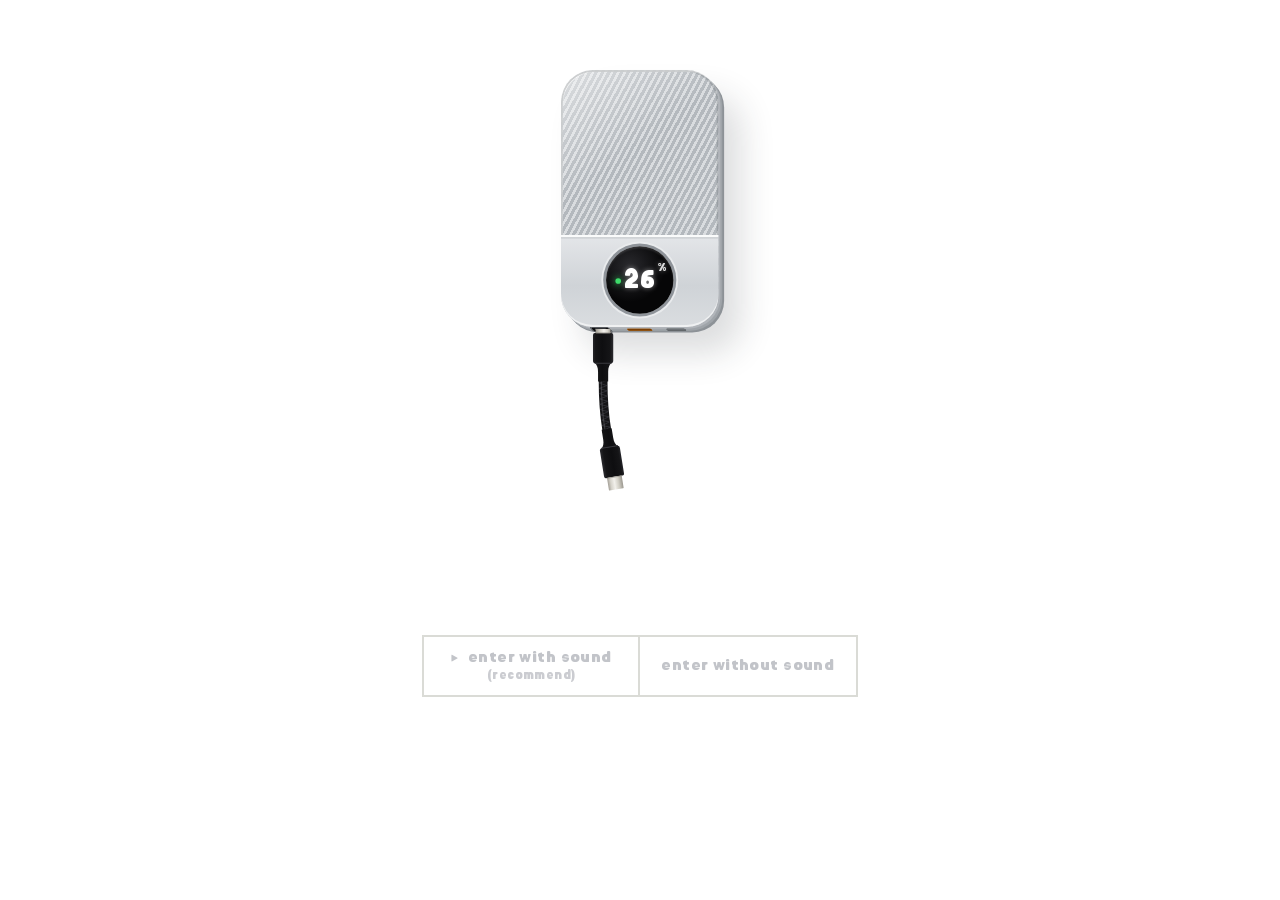
==== commit 34859433: "Ladeseite fragt Startseite und Skripte immer frisch beim Server an Ohne das schrieb die Ladeseite na" ====
--- a/index.html
+++ b/index.html
@@ -329,7 +329,10 @@
       L.p = want ? got/want : 1; };
     async function get(url, f){                          // lädt komplett (Stream bis zum Ende -> im Cache), zählt Bytes
       try{
-        const r = await fetch(url); if(f) f.len = +r.headers.get('content-length') || 0;
+        // Seiten und Skripte immer beim Server nachfragen (ETag -> 304, wenn unverändert): sonst schreibt die Ladeseite nach einem
+        // Deploy bis zu 10 min (GitHub Pages: max-age=600) die ALTE Startseite aus dem Browser-Zwischenspeicher ins Dokument
+        const fresh = /\.(?:html|js|css)(?:\?|$)/.test(url);
+        const r = await fetch(url, fresh ? { cache:'no-cache' } : undefined); if(f) f.len = +r.headers.get('content-length') || 0;
         if(f && r.body){ const rd = r.body.getReader(); for(;;){ const { done, value } = await rd.read(); if(done) break; f.got += value.length; update(); } }
         else return await r.text();
       }catch(_){}
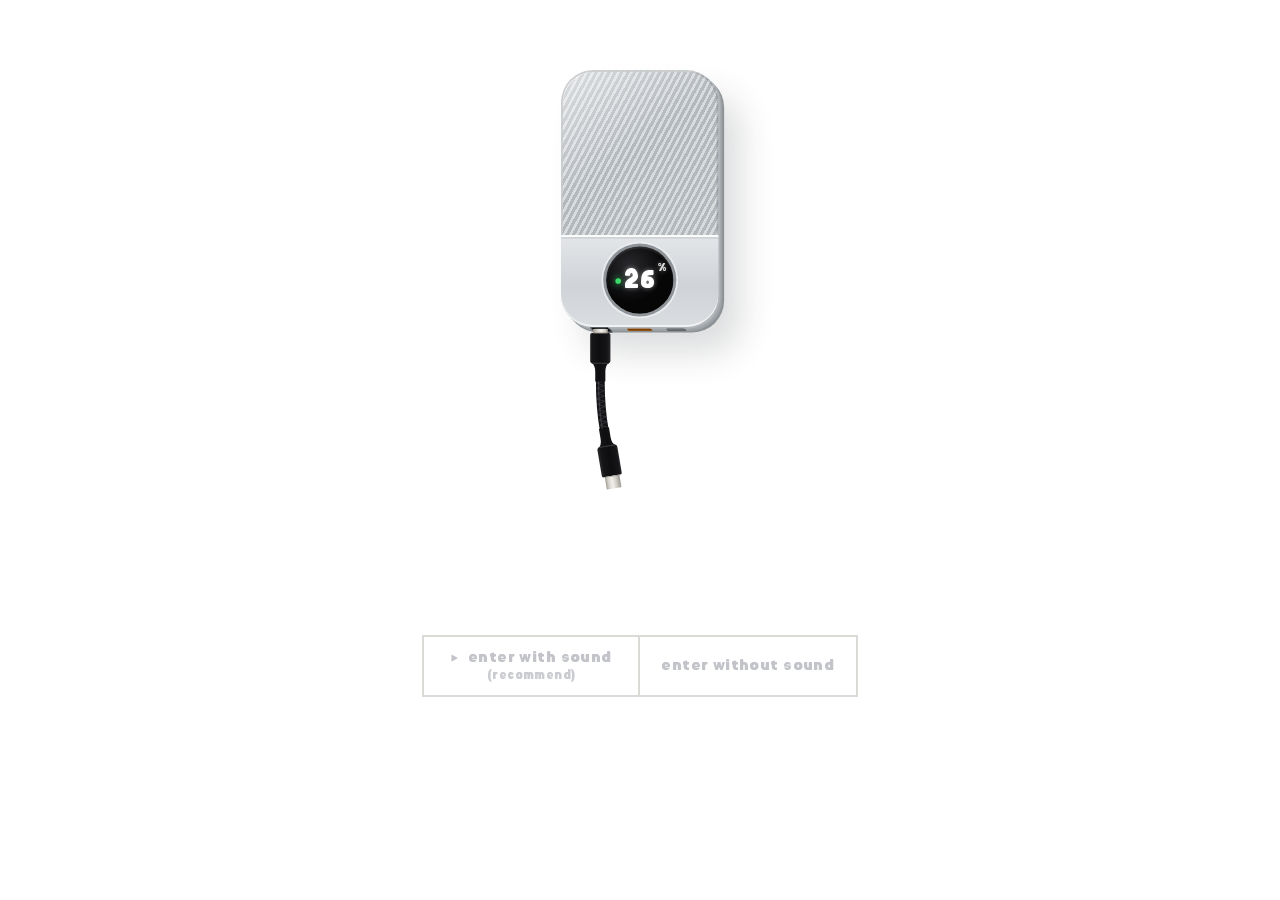
==== commit e9ac6f68: "Vorhang neu, Madonna, Tropfen, Karussell-Tiefe, Ladeseite blendet ein (Stand 2026-10-19) - Ladeseite" ====
--- a/index.html
+++ b/index.html
@@ -31,6 +31,9 @@
   body{ background:#fff; overflow:hidden; font-family:var(--font); font-weight:800; text-transform:lowercase; }   /* alles klein */
 
   #fx{ position:fixed; inset:0; width:100%; height:100%; z-index:9; pointer-events:none; }   /* Feuerwerk */
+  /* Erscheinen: alles unsichtbar, bis die Schrift da ist (sonst springen Knopf-Texte und Kabel beim Schrift-Tausch), dann weich einblenden */
+  .pb, .enter, .cable{ transition:opacity .45s ease; }
+  body.boot .pb, body.boot .enter, body.boot .cable{ opacity:0; }
 
   /* USB-C-Kabel (z4): Powerbank (z7) und Buttons (z7) decken die Metallspitzen ab -> Stecker wirken eingesteckt */
   .cable{ position:fixed; inset:0; width:100%; height:100%; pointer-events:none; overflow:visible; z-index:4; }
@@ -87,7 +90,7 @@
   .pb__ports i:nth-child(3){ left:66%; width:10px; }
 </style>
 </head>
-<body>
+<body class="boot">
   <canvas id="fx"></canvas>
 
   <svg class="cable" id="cable" aria-hidden="true">
@@ -115,7 +118,7 @@
        umgedreht, Metallhülse steckt in der USB-C-Buchse (oberhalb der Buchsenmitte weggeschnitten), Gehäuse bündig darunter -->
   <svg class="cable cable--top" aria-hidden="true">
     <defs><clipPath id="portClip"><rect x="-20" y="138.4" width="124" height="120"/></clipPath></defs>
-    <g class="plug" id="plugTop" clip-path="url(#portClip)"><use href="#usbc" transform="translate(22.3 165.8) rotate(180) scale(.9)"/></g>
+    <g class="plug" id="plugTop" clip-path="url(#portClip)"><use href="#usbc" transform="translate(20.8 165.8) rotate(180) scale(.9)"/></g>
   </svg>
 
   <div class="enter" id="enter">
@@ -156,10 +159,10 @@
     enter.style.fontSize = (PHONE ? 13 : cl(W*0.0105, 14, 17)).toFixed(1)+'px';
     enter.style.width=ew+'px'; enter.style.left=((W-ew)/2)+'px';
     enter.style.top=(H*0.74 - (enter.offsetHeight||60)/2)+'px';
-    // Kabel: beginnt am Hals des oberen Steckers (Grundmaße: x 22.3, y 165.8) und läuft als weiche S-Kurve senkrecht hinunter;
+    // Kabel: beginnt am Hals des oberen Steckers (Grundmaße: x 20.8 = Mitte der sichtbaren USB-C-Öffnung, y 165.8) und läuft als weiche S-Kurve senkrecht hinunter;
     // unten endet es am Hals des unteren Steckers, dessen Metallhülse 2u über der Button-Oberkante sichtbar ist (Rest steckt drin)
     plugTop.setAttribute('transform',`translate(${px.toFixed(1)} ${py.toFixed(1)}) scale(${PBS.toFixed(3)})`);
-    P0=[px+22.3*PBS, py+165.8*PBS];
+    P0=[px+20.8*PBS, py+165.8*PBS];
     const top=parseFloat(enter.style.top), Qc=[W/2, top+(7.6-2)*SU-PL*SU], drop=Qc[1]-P0[1];
     const d=`M${P0[0].toFixed(1)} ${P0[1].toFixed(1)} C${P0[0].toFixed(1)} ${(P0[1]+drop*0.5).toFixed(1)} ${Qc[0].toFixed(1)} ${(Qc[1]-drop*0.5).toFixed(1)} ${Qc[0].toFixed(1)} ${Qc[1].toFixed(1)}`;
     const CW=CABU*SU;                                                  // Kabeldicke in px
@@ -287,7 +290,7 @@
   });
 
   // ---------- Ablauf ----------
-  const t0=performance.now(); let plugged=false;
+  let t0=0, plugged=false;
   function frame(now){
     if(gone) return;                                  // Startseite ist offen -> Ladeseite ruht
     // Fortschritt = langsamerer von Ladeanimation (Zeit) und echtem Laden der Startseite (window.__load, s. u.)
@@ -304,7 +307,17 @@
     if(!(plugged && parts.length===0 && rockets.length===0 && now>fwEnd)) requestAnimationFrame(frame);
   }
   layout(); drawCable(0);
-  requestAnimationFrame(frame);
+  // Start erst, wenn die Schrift geladen ist (spätestens nach 0.8 s): dann neu auslegen (Knopfhöhe hängt an der Schrift),
+  // einblenden und die Ladezeit ab jetzt zählen -> das Kabel beginnt bei 0, statt nach den ersten (oft stockenden) Bildern zu springen
+  let started=false;
+  function start(){
+    if(started || gone) return; started=true;
+    layout(); drawCable(0);
+    // zwei Bilder warten: der unsichtbare Zustand ist sicher gemalt -> das Einblenden läuft immer weich (auch bei Schrift aus dem Cache)
+    requestAnimationFrame(()=>requestAnimationFrame((now)=>{ t0=now; document.body.classList.remove('boot'); frame(now); }));
+  }
+  if(document.fonts && document.fonts.load) document.fonts.load('800 16px "Nihanzo Grotesk"').then(start, start); else start();
+  setTimeout(start, 800);
   addEventListener('resize',()=>{ if(gone) return; layout(); drawCable(shownK); });
   if(document.fonts && document.fonts.ready) document.fonts.ready.then(()=>{ if(gone) return; layout(); drawCable(shownK); });
 })();
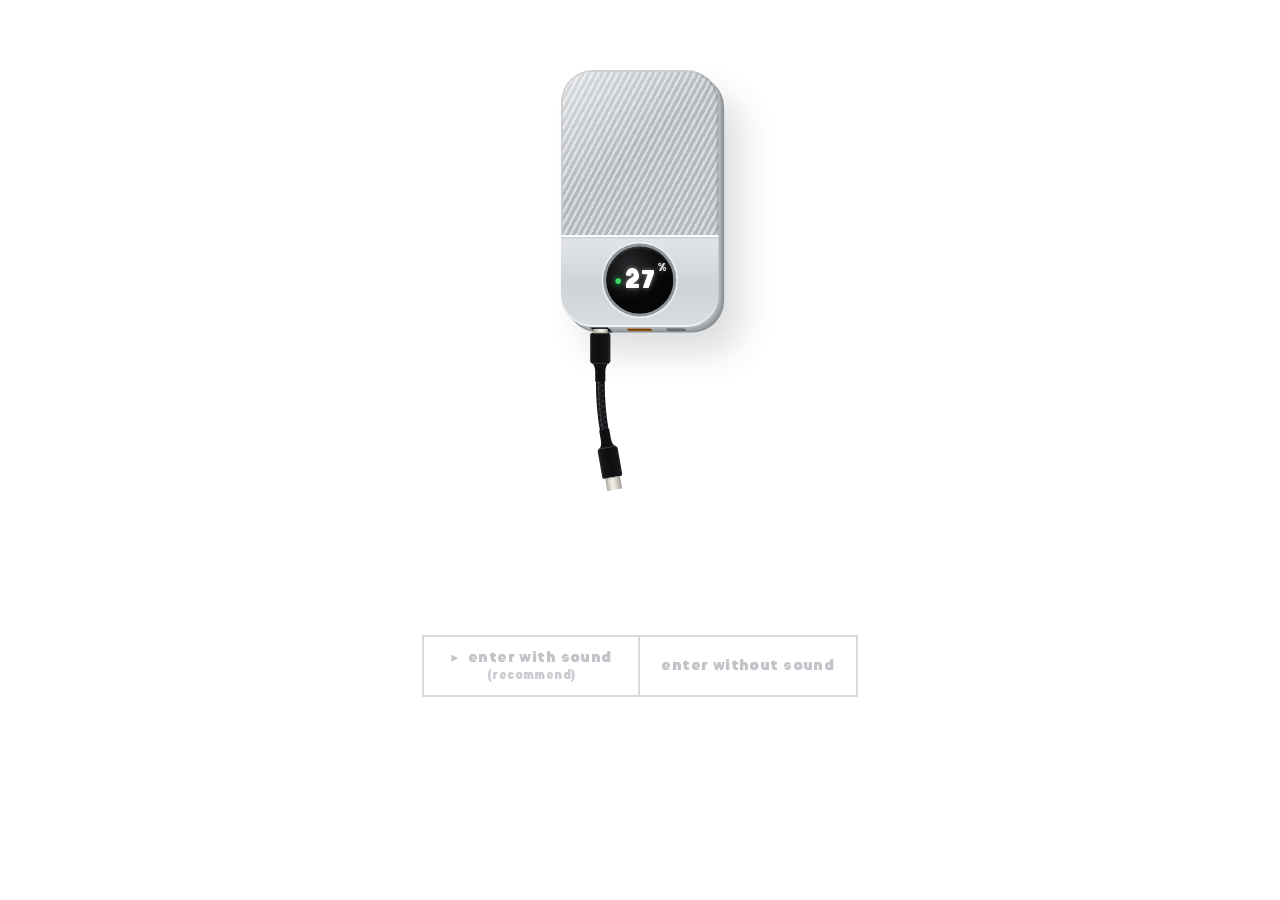
==== commit f995761b: "Video-Karussell mit 4 echten Videos (R2), neuer Player, Klick-Fixes Co-Authored-By: Claude Opus 5.5 " ====
--- a/index.html
+++ b/index.html
@@ -333,7 +333,7 @@
   (function preloadStartpage(){
     const L = window.__load = { p:0, done:false };
     const RX = /assets\/[\w\-./]+?\.(?:webp|png|jpe?g|gif|svg|mp4|m4a|mp3|glb|ttf|woff2)(?:\?v=\d+)?/g;
-    const SKIP = /assets\/raw\/|bg-(?:kugeln|glas-grau|glas-sepia|senf)\./;
+    const SKIP = /assets\/raw\/|assets\/video\/car-|bg-(?:kugeln|glas-grau|glas-sepia|senf)\./;   // Karussell-Schleifen laden erst ab dem Glas
     const MODS = ['js/vendor/three/three.module.js', 'js/glass.js', 'js/heart.js', 'js/vendor/three/GLTFLoader.js',
                   'js/vendor/utils/BufferGeometryUtils.js'];
     const files = [];
